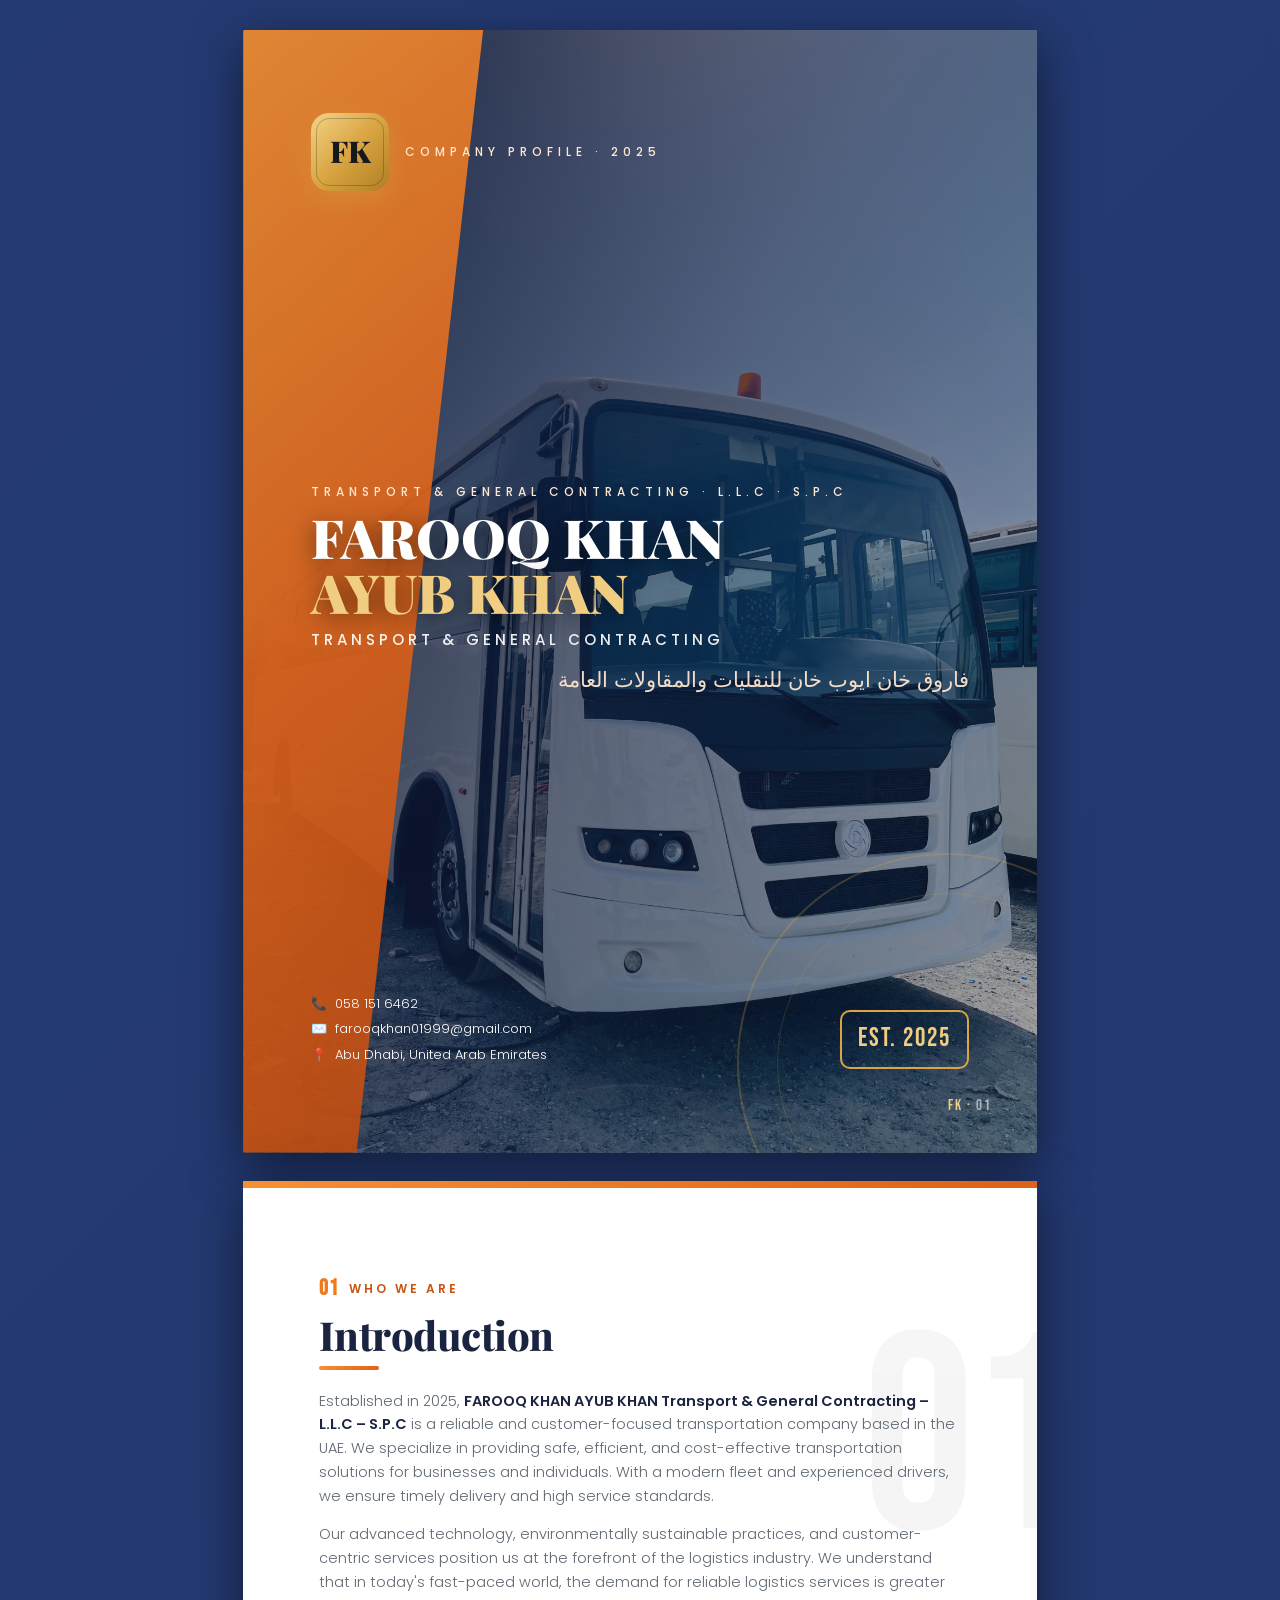
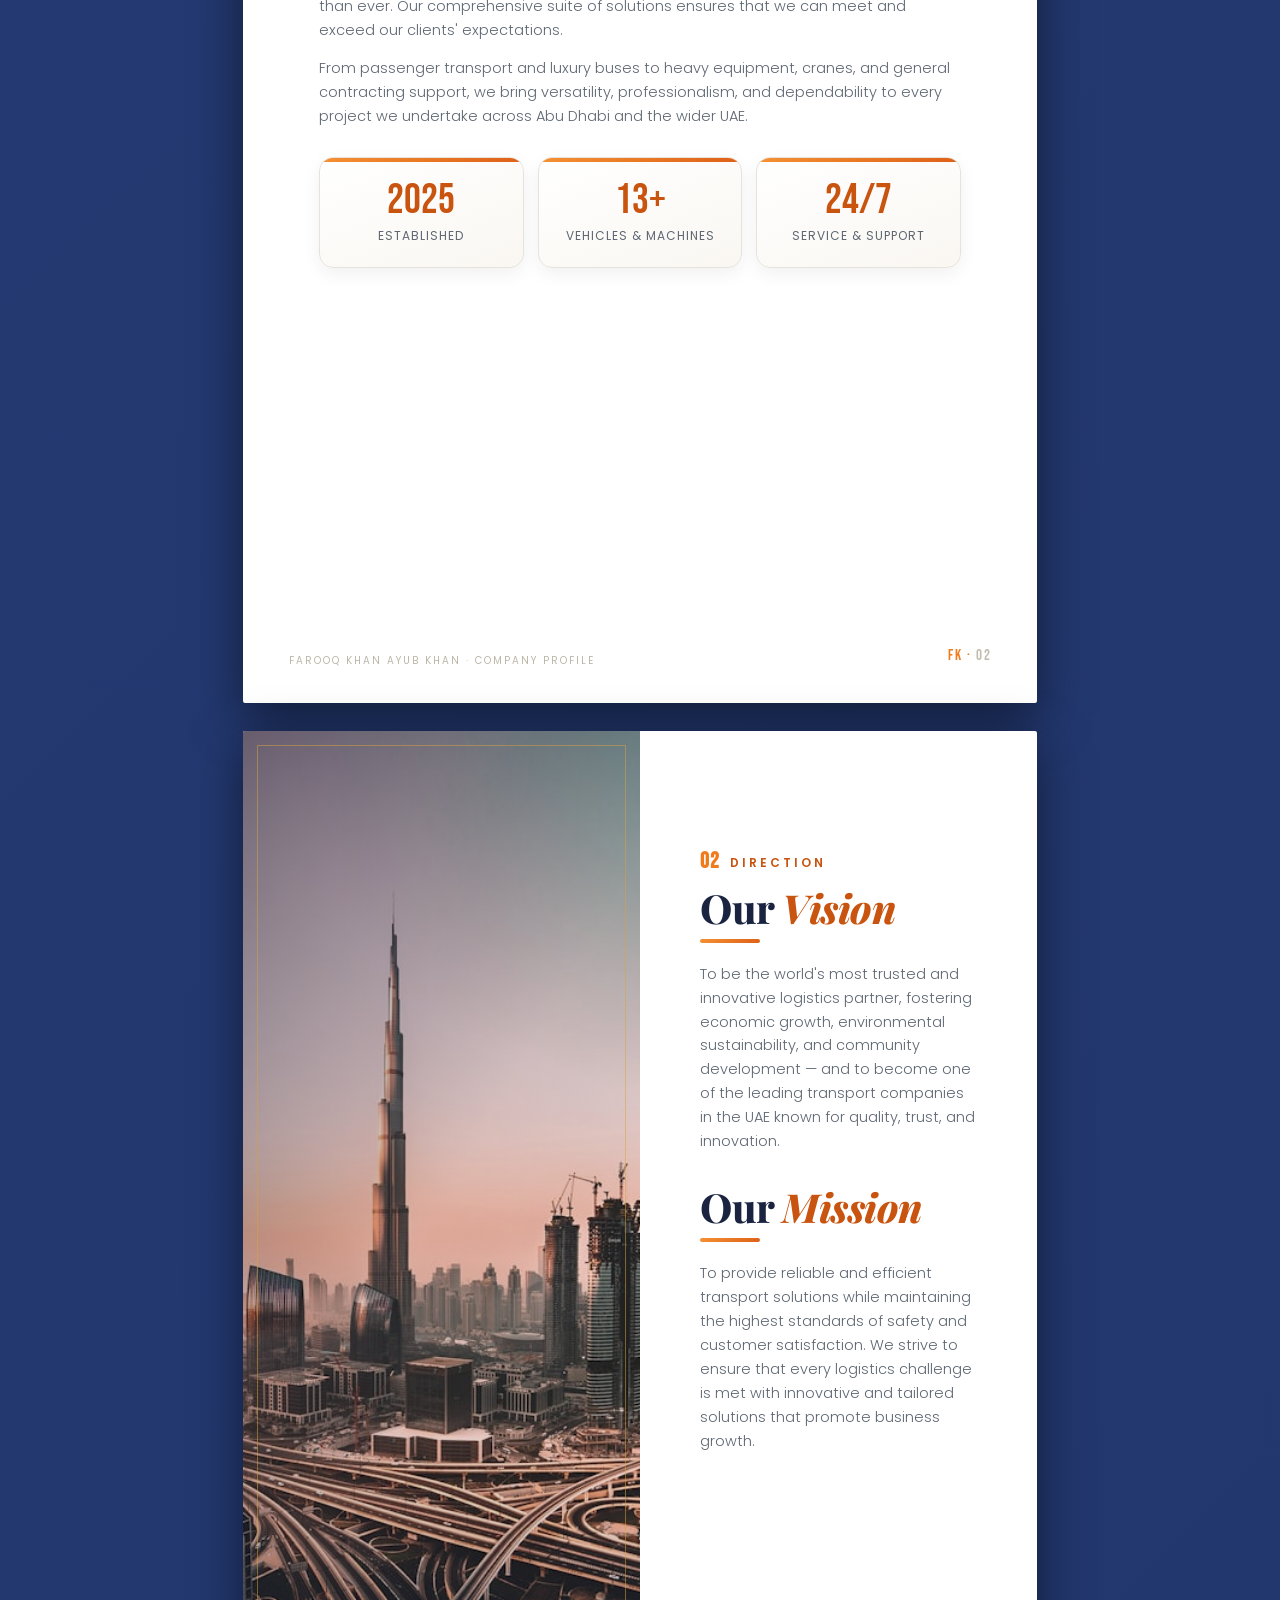
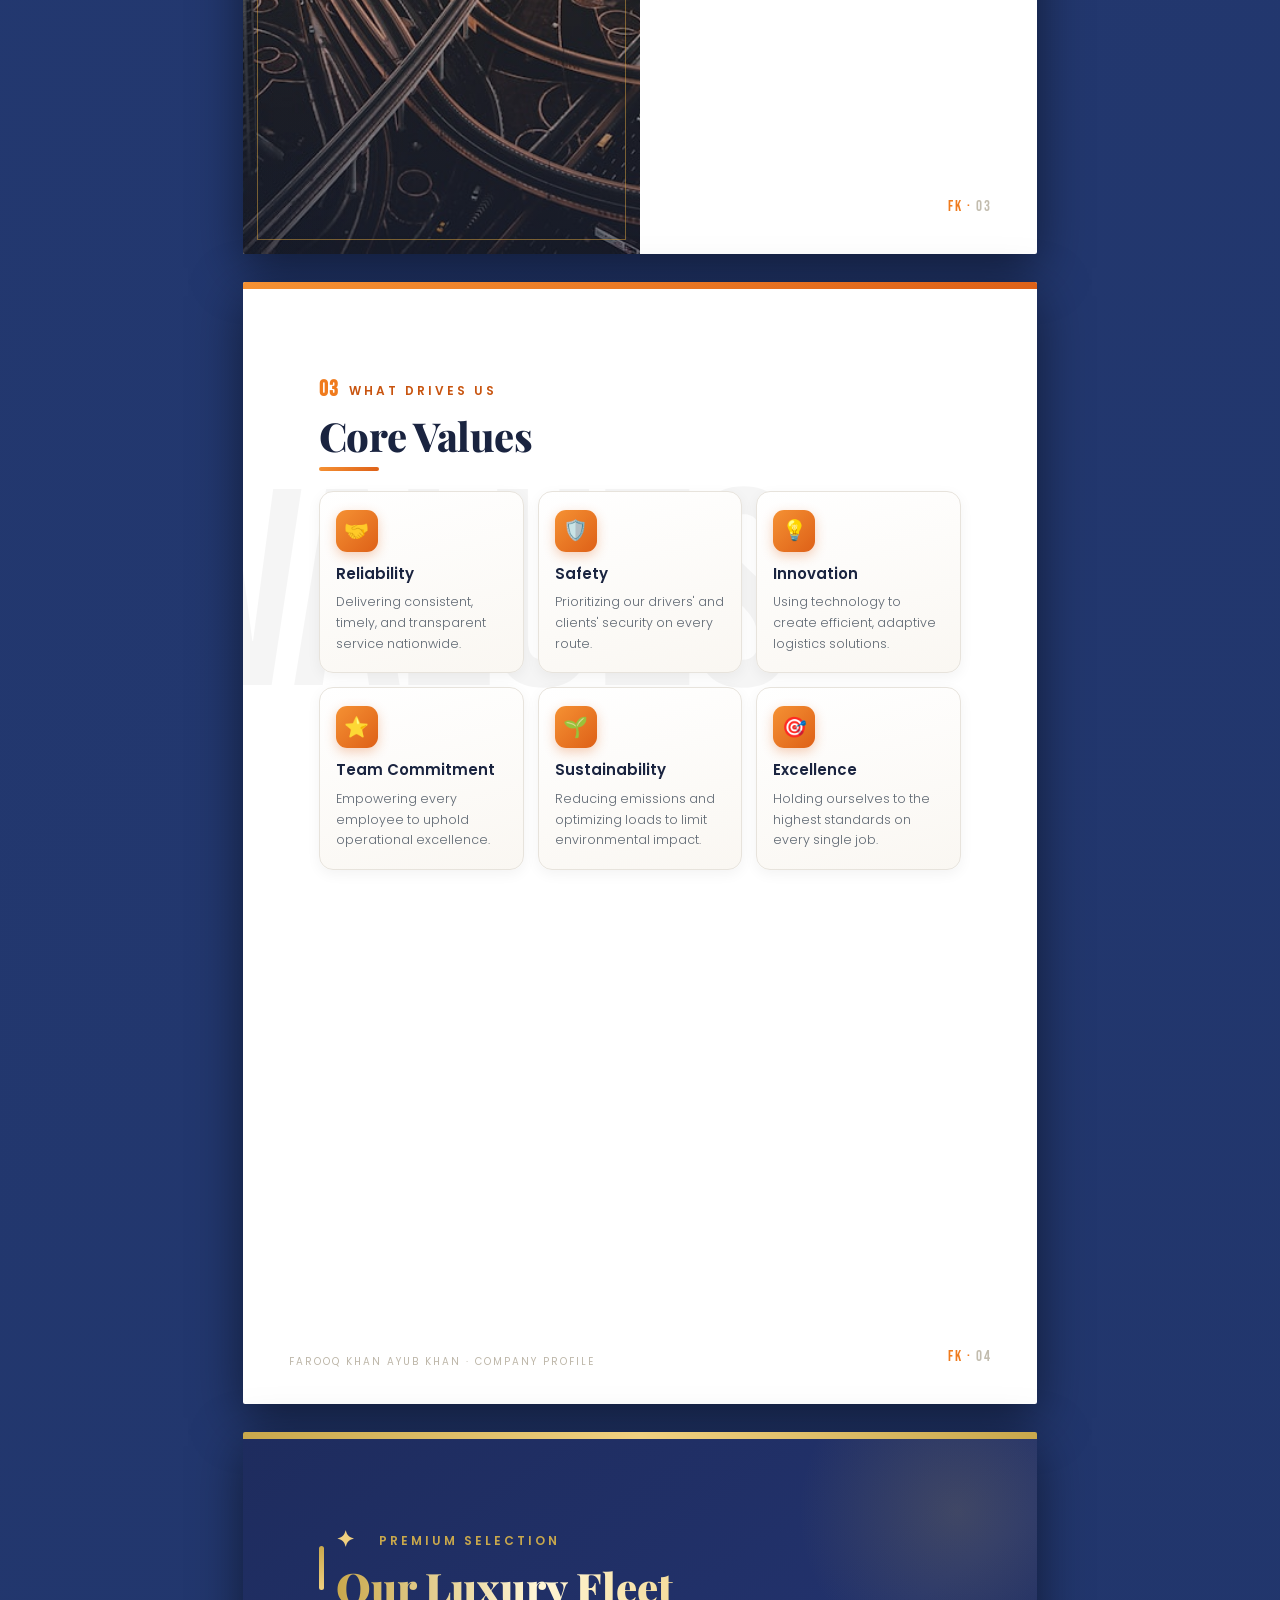
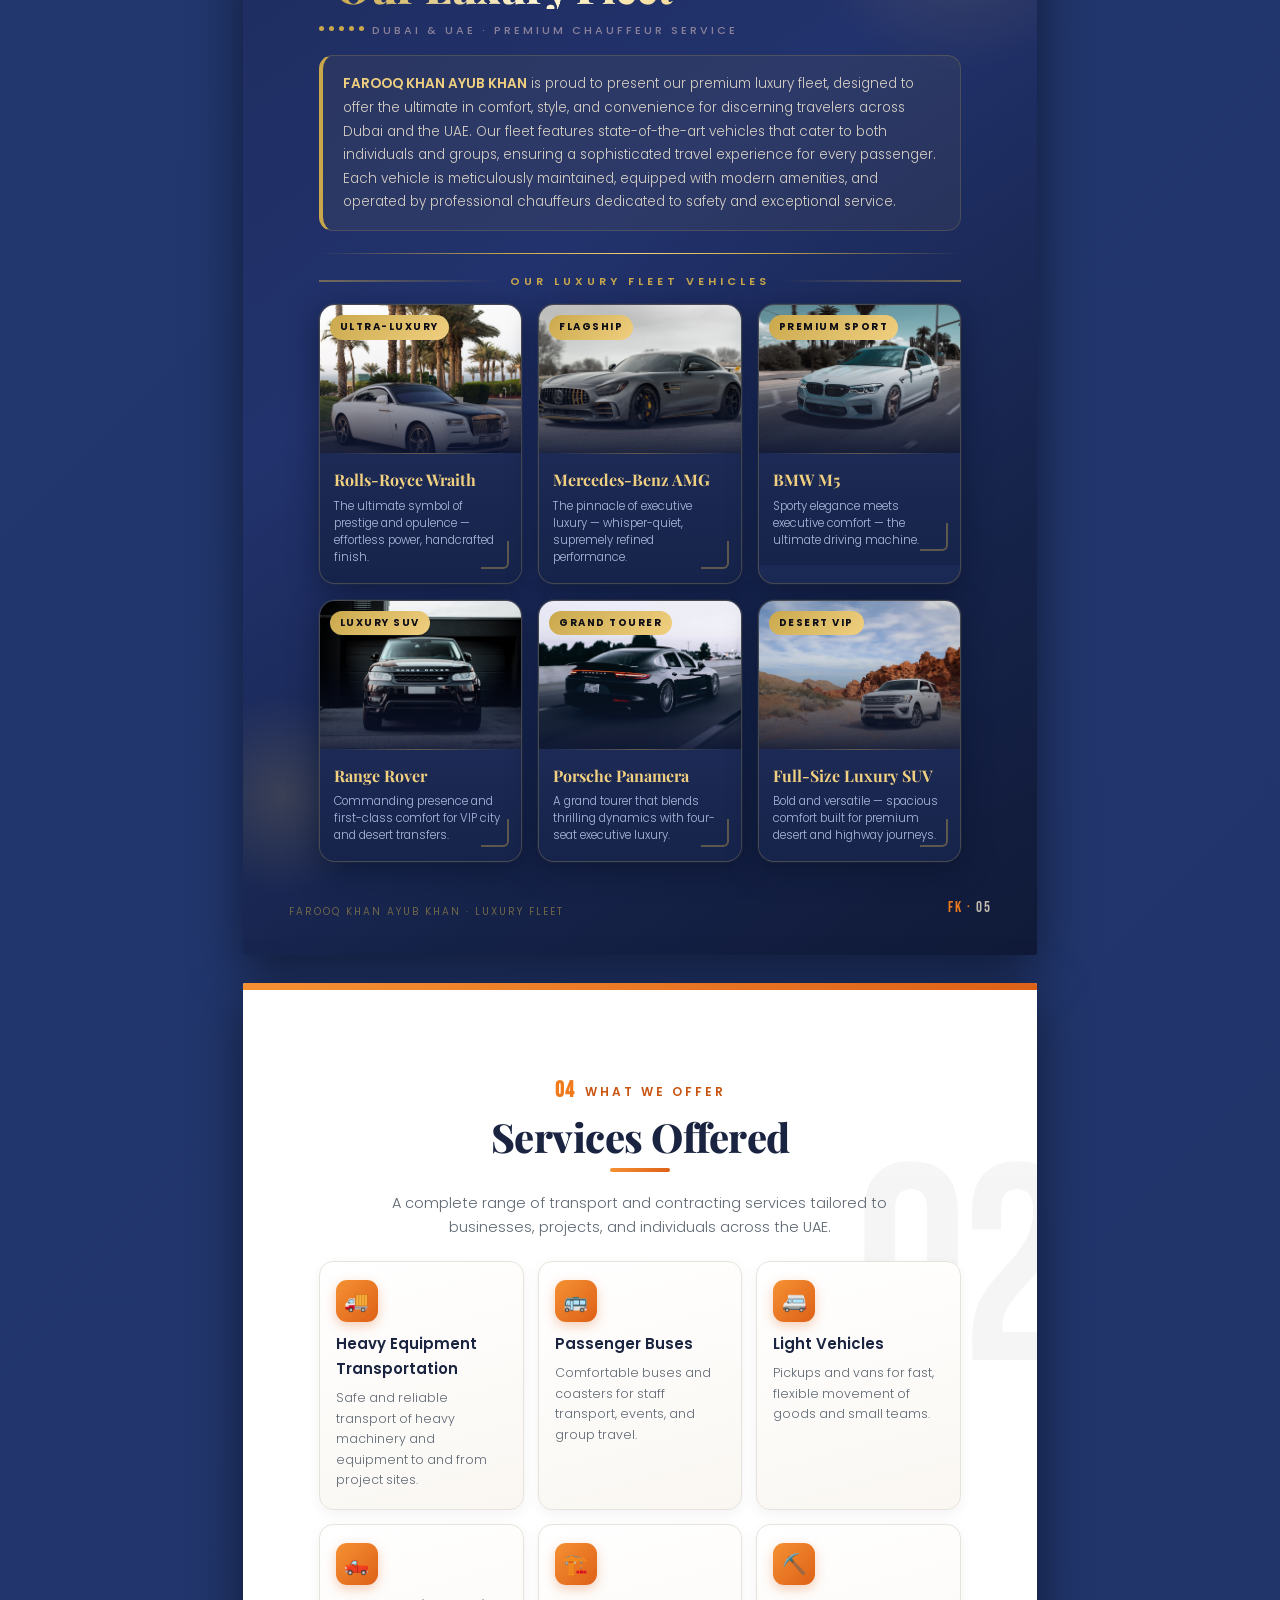
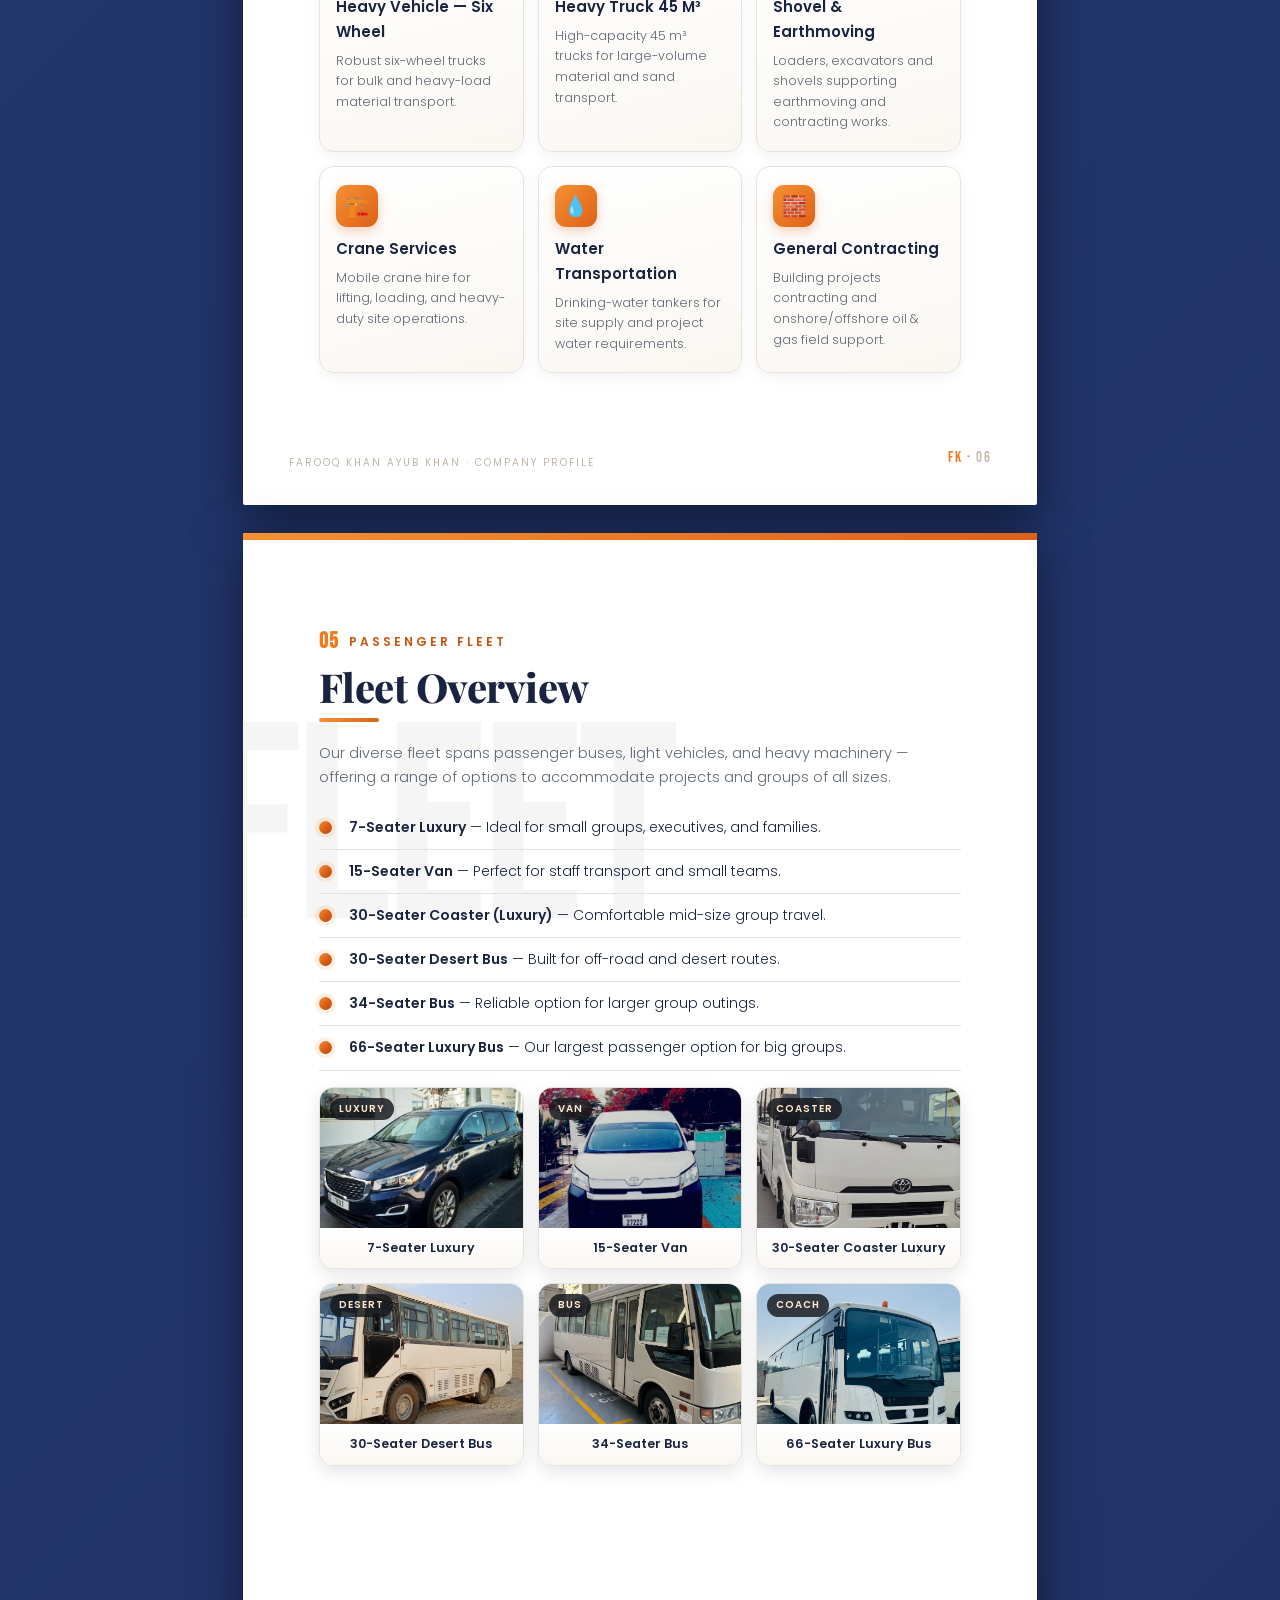
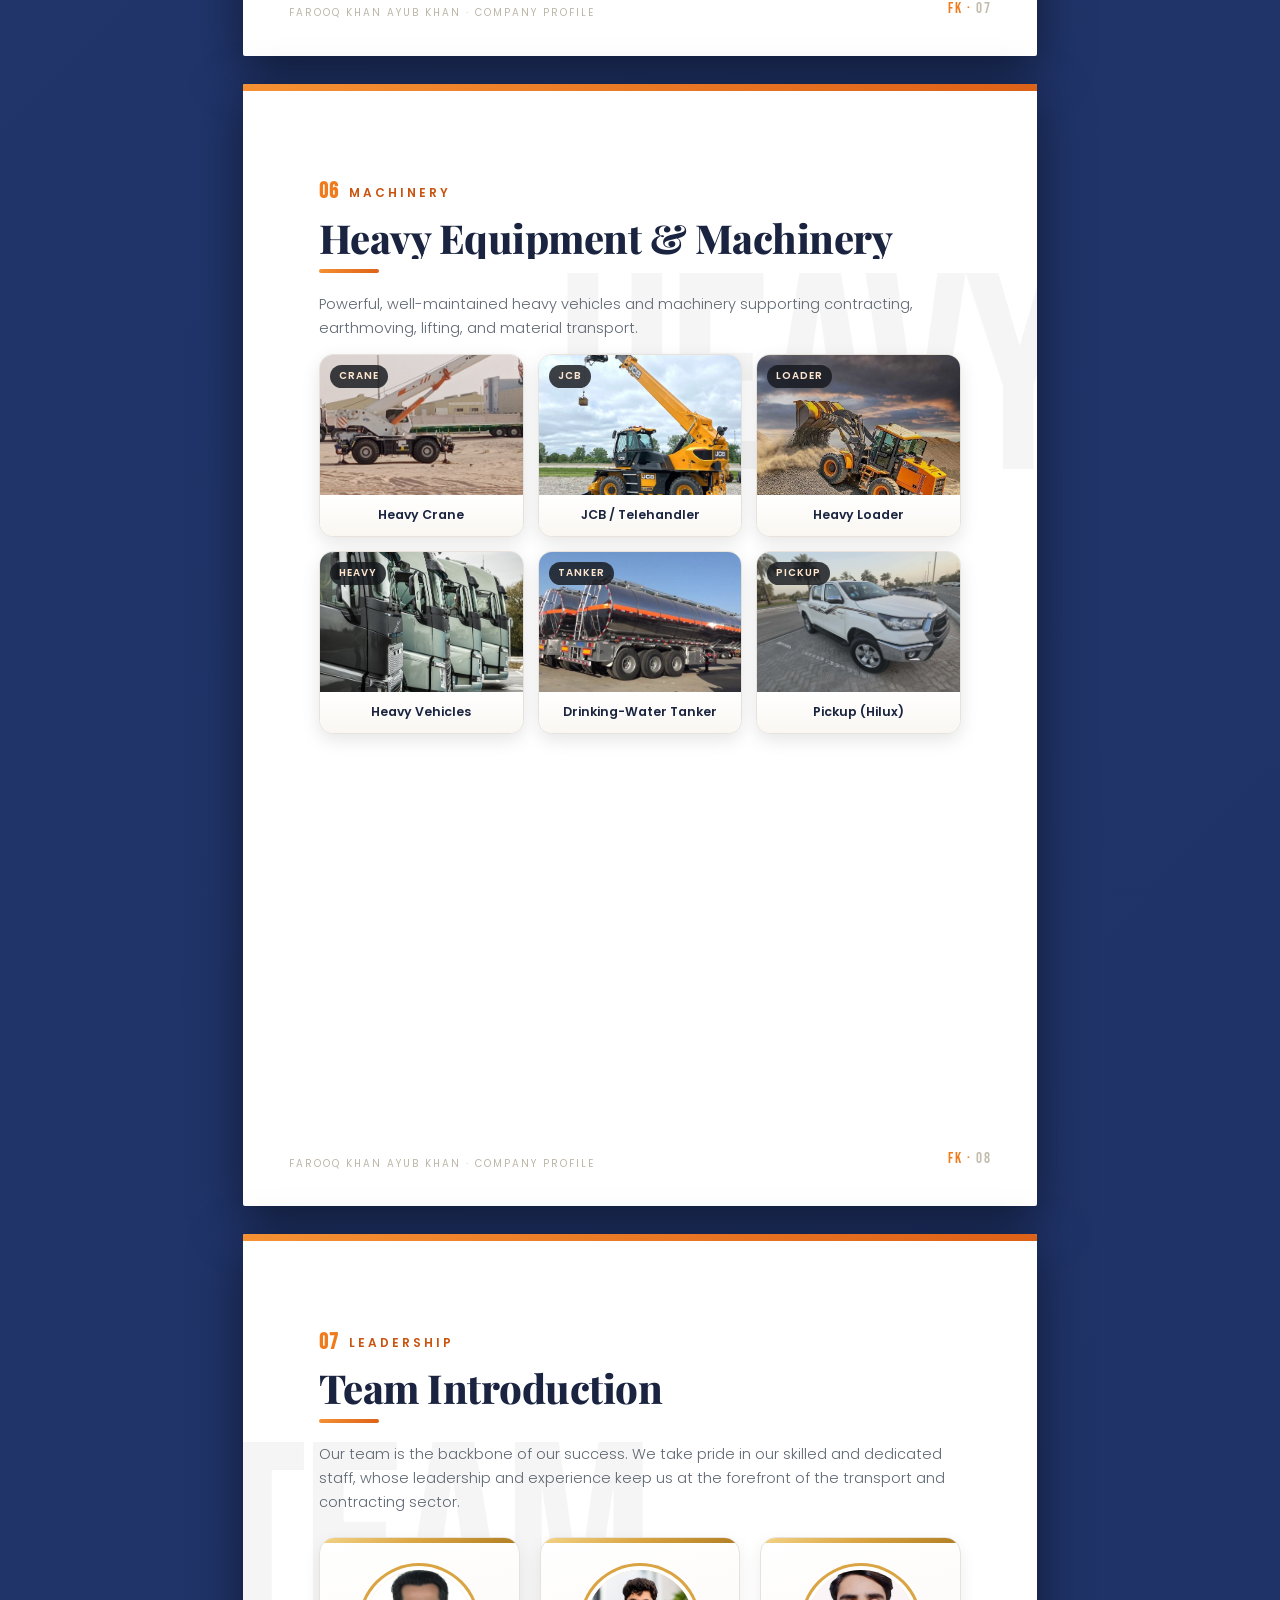
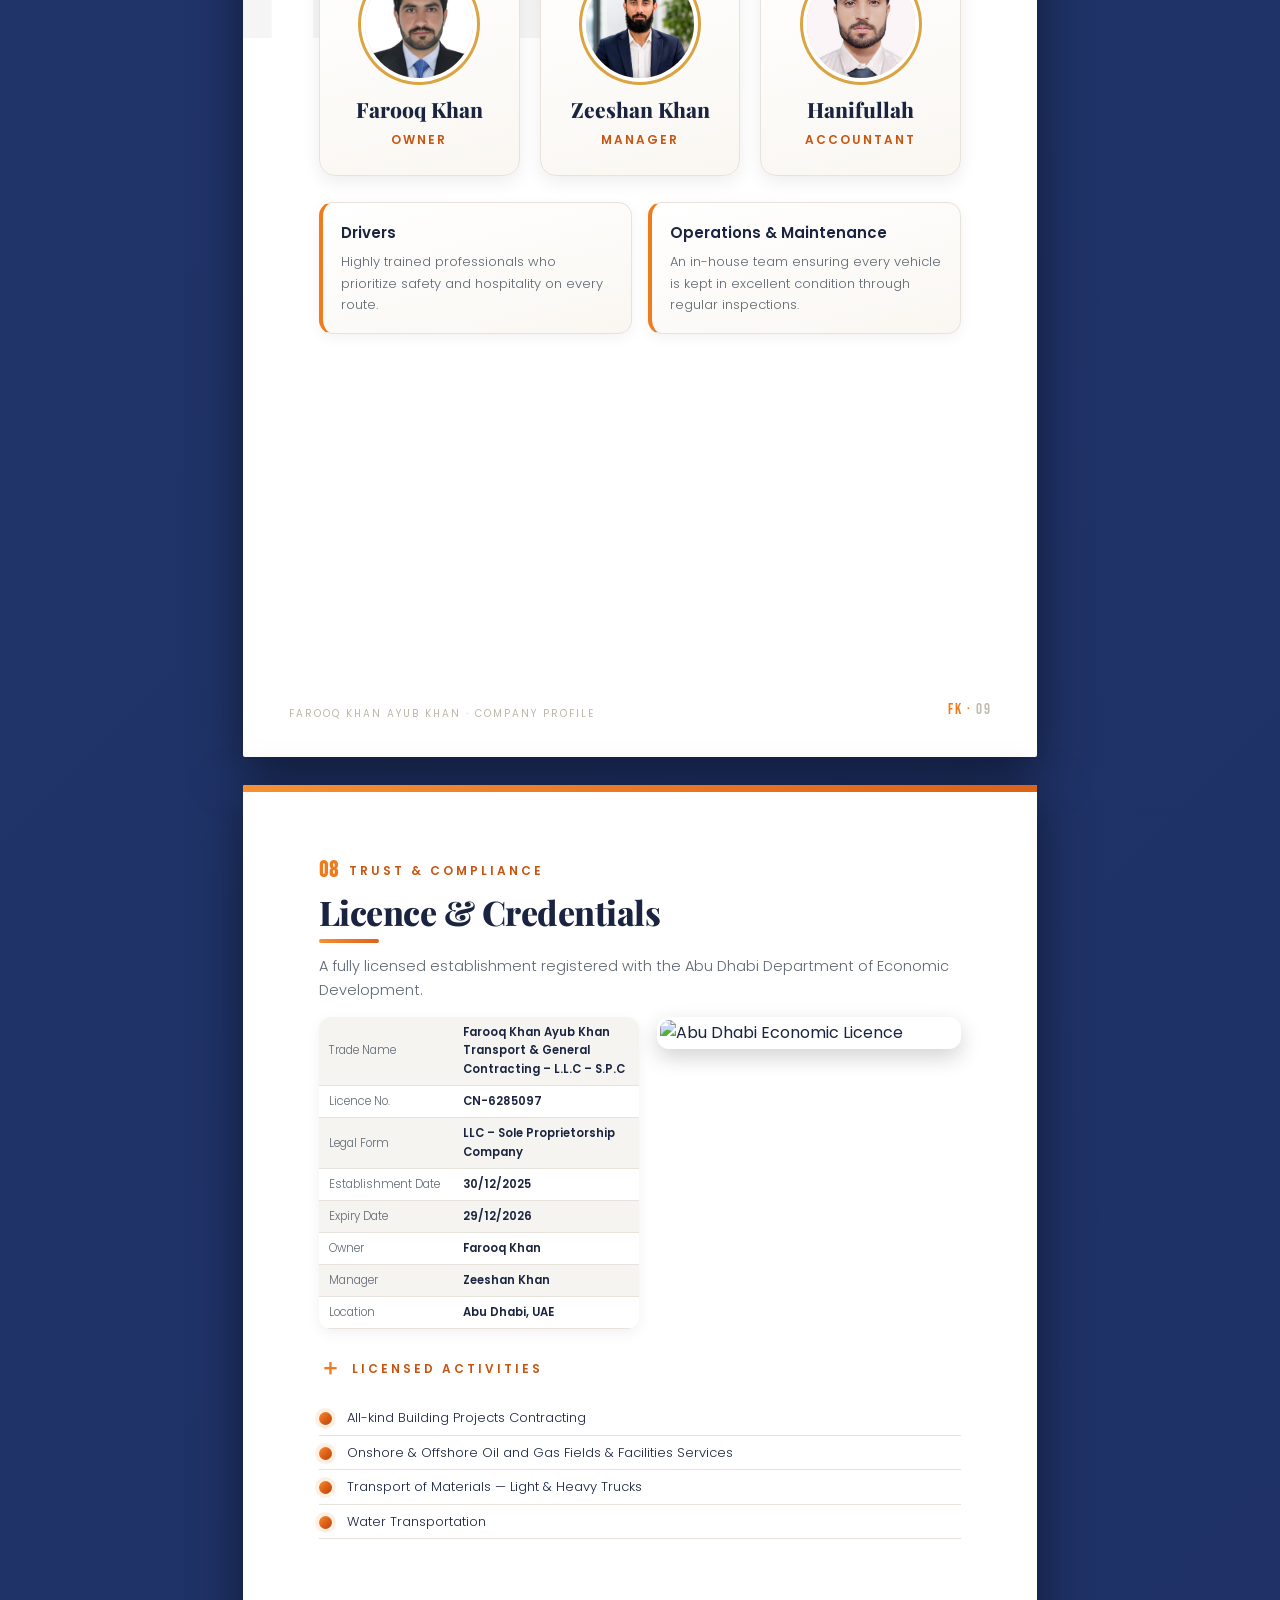
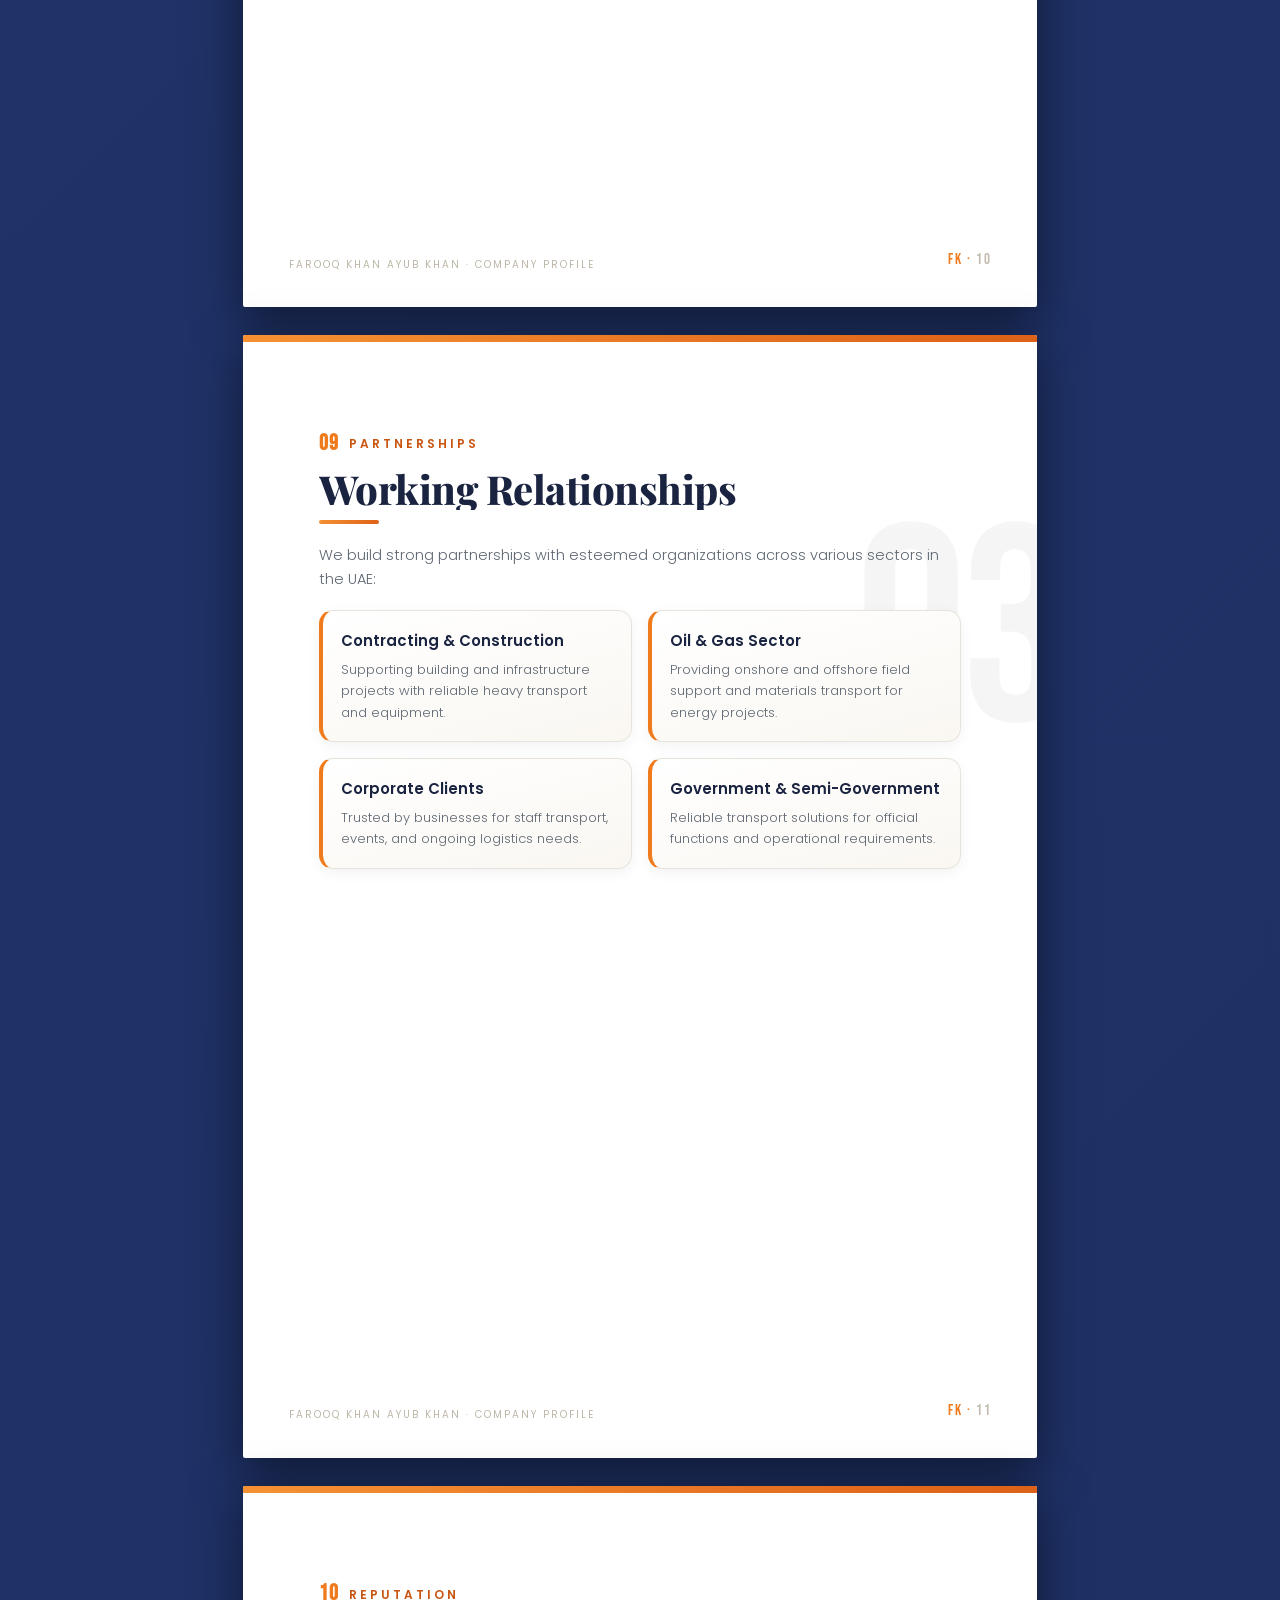
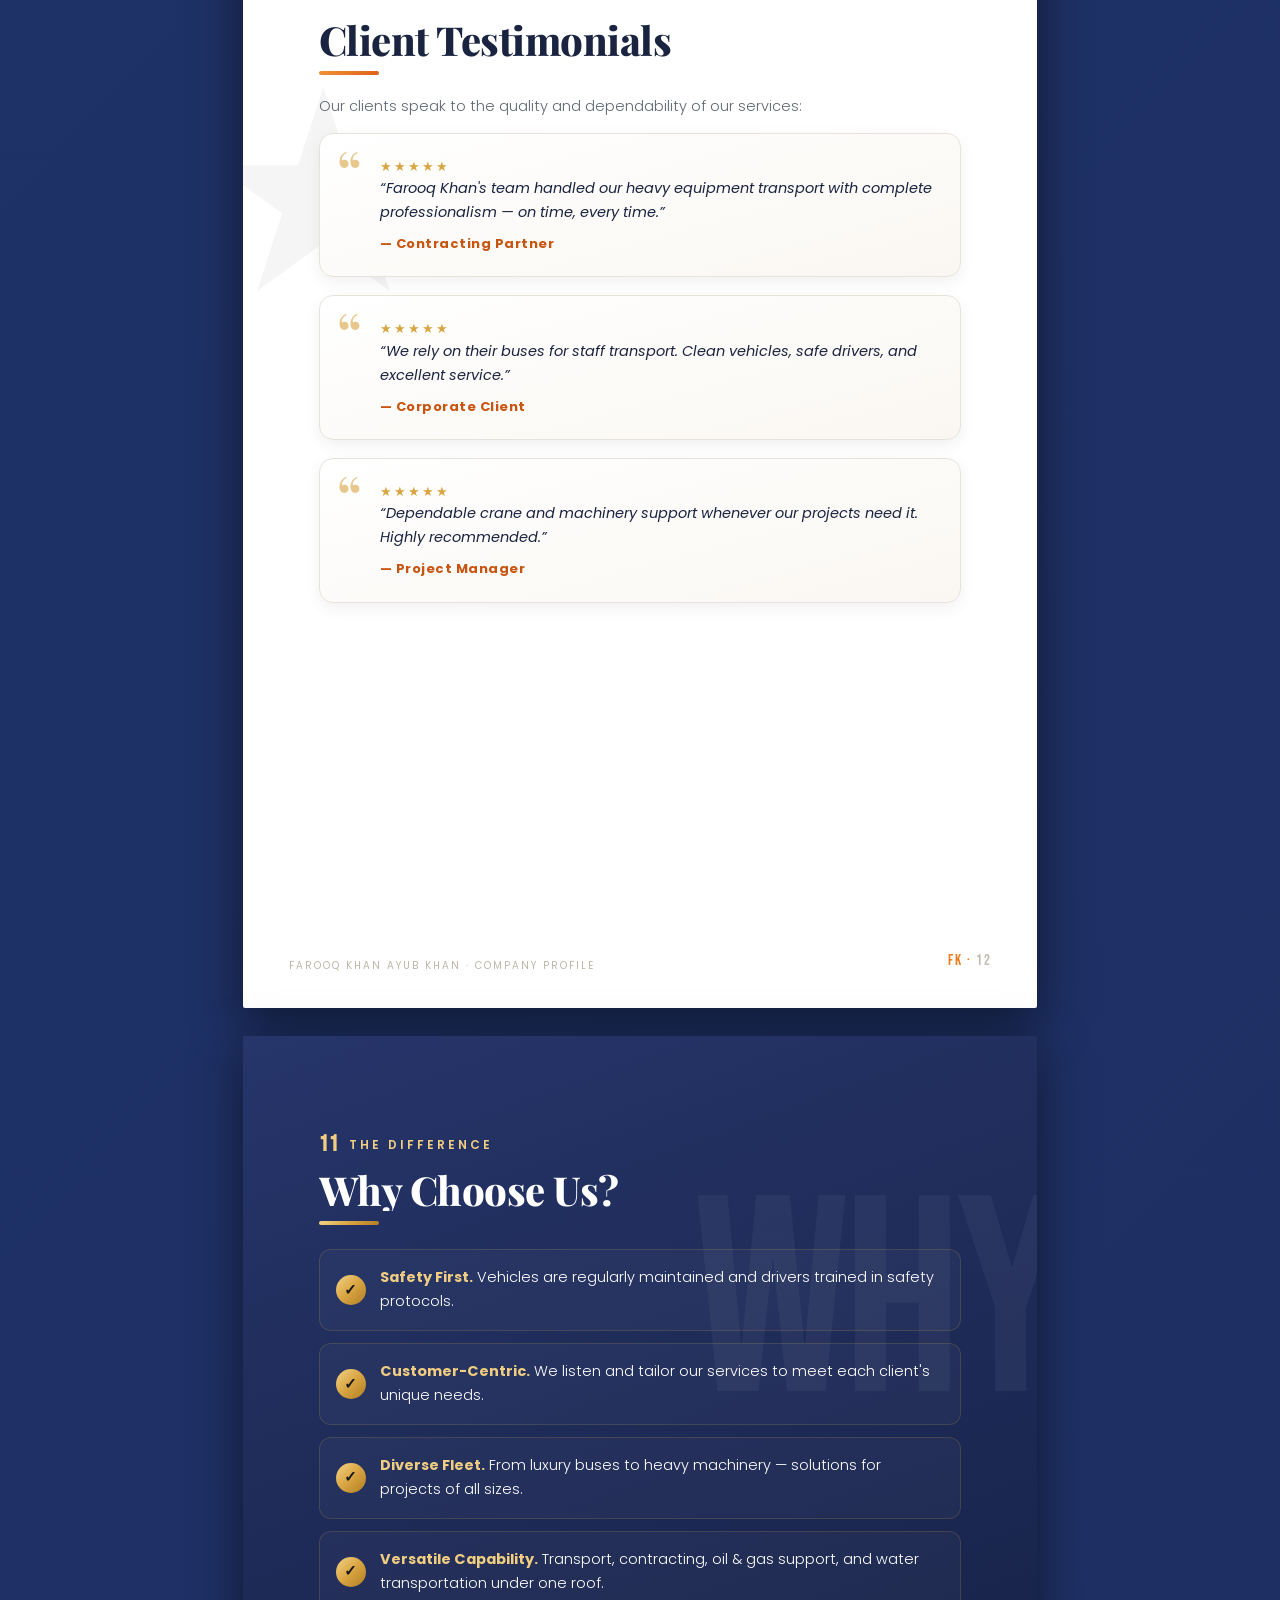
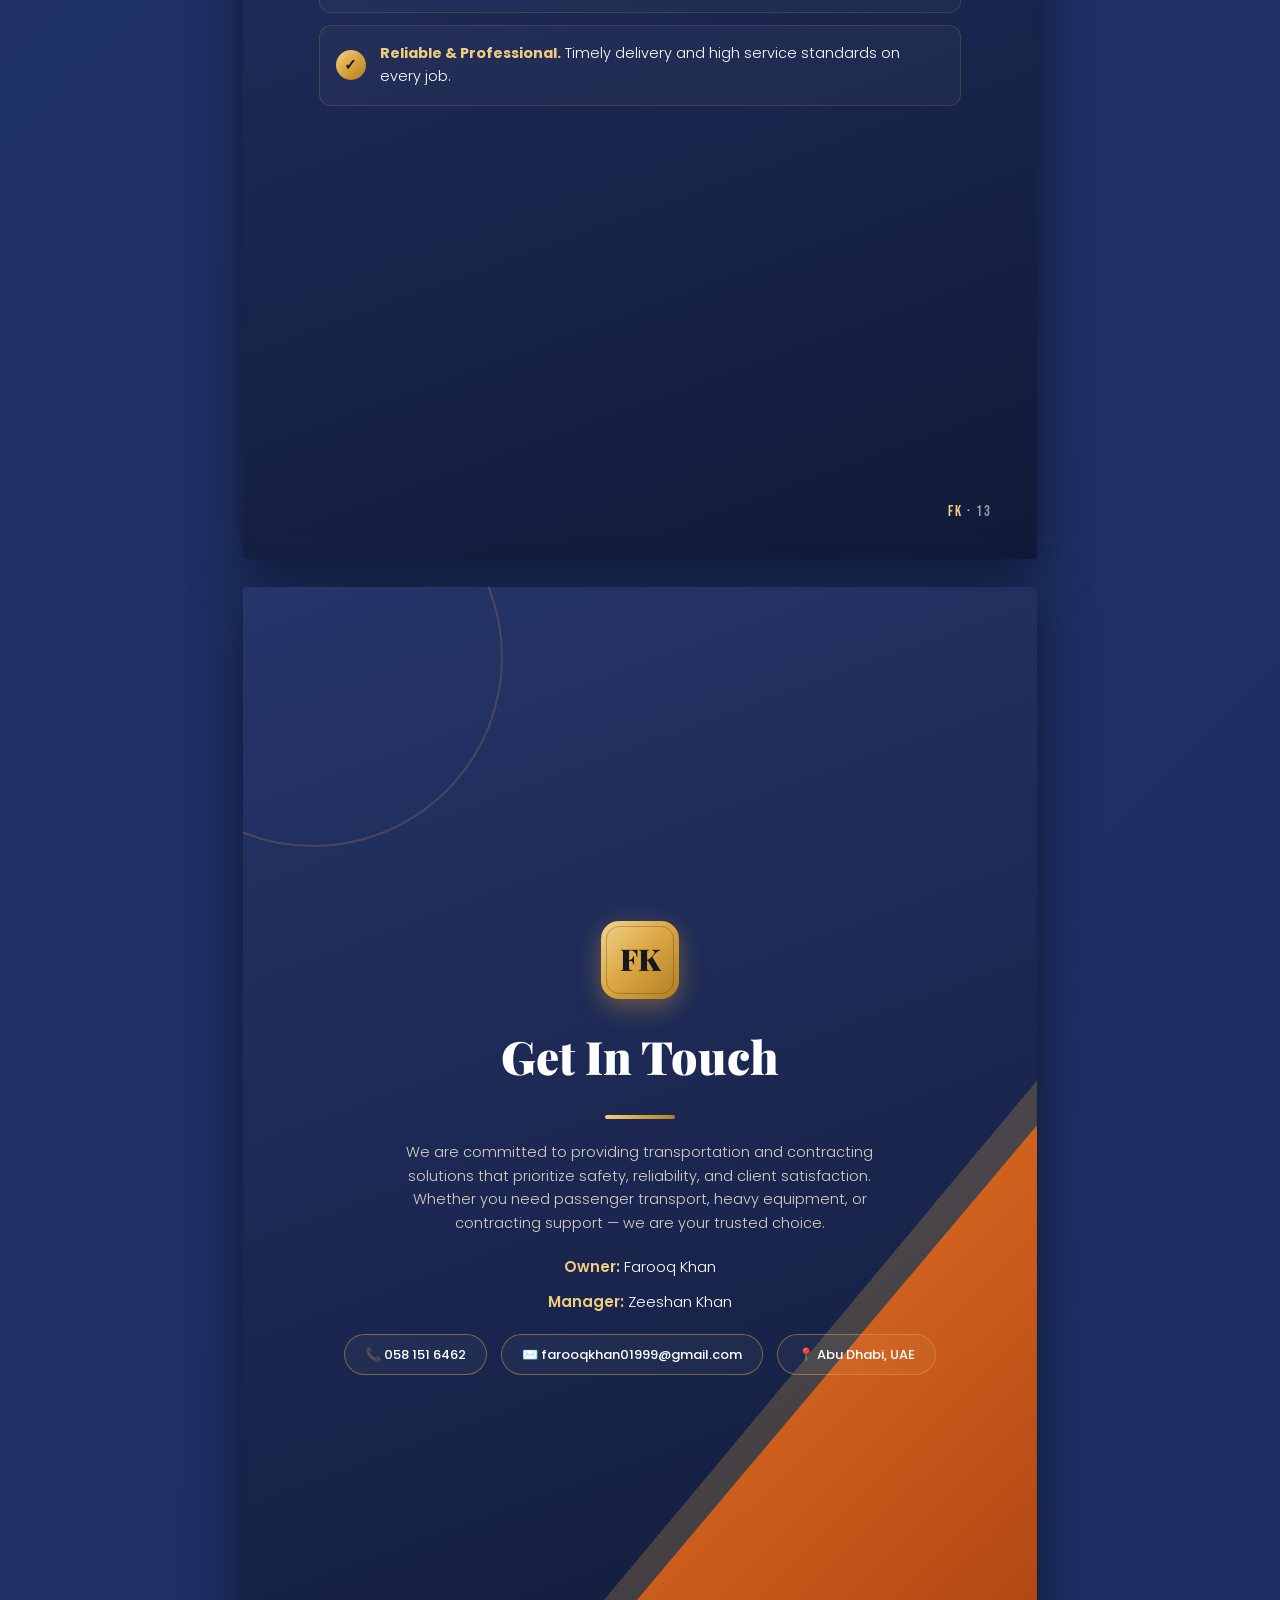
==== Farooq-Khan-Profile.html @ 4ac98465 "Initial commit — Farooq Khan Ayub Khan transport website Co-Authored-By: Claude Opus 4.8 <noreply@an" ====
<!DOCTYPE html>
<html lang="en">
<head>
<meta charset="UTF-8" />
<meta name="viewport" content="width=device-width, initial-scale=1.0" />
<title>Farooq Khan Ayub Khan — Company Profile</title>
<link rel="preconnect" href="https://fonts.googleapis.com">
<link rel="preconnect" href="https://fonts.gstatic.com" crossorigin>
<link href="https://fonts.googleapis.com/css2?family=Bebas+Neue&family=Playfair+Display:wght@600;700;800;900&family=Poppins:wght@300;400;500;600;700;800&display=swap" rel="stylesheet">
<style>
  /* ============ BRAND TOKENS ============ */
  :root{
    --orange:#f07b1d;
    --orange-dark:#c8540f;
    --gold:#d9a441;
    --gold-light:#f0cd80;
    --ink:#1a2440;          /* deep navy ink — not black */
    --charcoal:#22305a;
    --navy:#16234a;
    --navy-deep:#101a38;
    --grey:#5e6772;
    --light:#f6f4f0;
    --line:#e7e3dc;
    --page:210mm;
    --pageH:297mm;
    --grad-warm:linear-gradient(135deg,#f59133 0%,#e0651a 45%,#b8430c 100%);
    --grad-gold:linear-gradient(135deg,#f3d488 0%,#d9a441 50%,#b07e23 100%);
    --grad-dark:linear-gradient(160deg,#26356a 0%,#101a38 100%);
    --grad-navy:linear-gradient(160deg,#22305a 0%,#142150 55%,#101a38 100%);
  }

  *{box-sizing:border-box;}
  html,body{margin:0;padding:0;}
  body{
    font-family:'Poppins',sans-serif;
    background:linear-gradient(135deg,#243a72 0%,#1a2a5c 35%,#1d2461 65%,#101a38 100%);
    background-size:400% 400%;
    animation:bgShift 22s ease infinite;
    color:var(--ink);
    line-height:1.65;
    -webkit-print-color-adjust:exact;
    print-color-adjust:exact;
  }
  @keyframes bgShift{
    0%{background-position:0% 50%;}
    50%{background-position:100% 50%;}
    100%{background-position:0% 50%;}
  }

  /* ============ PAGES ============ */
  .pages{margin-top:30px;padding-bottom:50px;}
  .page{
    width:var(--page);min-height:var(--pageH);
    background:#fff;margin:0 auto 28px;position:relative;
    overflow:hidden;box-shadow:0 14px 50px rgba(0,0,0,.5);
    border-radius:2px;
  }
  .pad{padding:24mm 20mm;position:relative;z-index:2;}

  /* on-screen reveal animation */
  @keyframes rise{from{opacity:0;transform:translateY(26px);}to{opacity:1;transform:none;}}
  .page{animation:rise .6s ease both;}

  /* editable affordance */
  [contenteditable="true"]{outline:none;transition:background .15s,box-shadow .15s;border-radius:4px;}
  body.editing [contenteditable="true"]:hover{background:rgba(240,123,29,.08);}
  body.editing [contenteditable="true"]:focus{background:rgba(240,123,29,.12);box-shadow:0 0 0 2px rgba(240,123,29,.4);}

  /* ============ DECOR HELPERS ============ */
  .watermark{
    position:absolute;font-family:'Bebas Neue',sans-serif;
    font-size:280px;line-height:.8;color:#000;opacity:.035;
    z-index:0;pointer-events:none;user-select:none;letter-spacing:-6px;
  }
  .accent-top{position:absolute;top:0;left:0;width:100%;height:7px;background:var(--grad-warm);z-index:3;}
  .corner-tri{position:absolute;width:0;height:0;z-index:1;}
  .gold-line{height:3px;width:54px;background:var(--grad-gold);border-radius:3px;}

  /* ============ TYPOGRAPHY ============ */
  h1,h2,h3{margin:0;}
  .kicker{
    display:inline-flex;align-items:center;gap:10px;
    font-size:12px;letter-spacing:3px;text-transform:uppercase;color:var(--orange-dark);font-weight:600;margin-bottom:6px;
  }
  .kicker .num{
    font-family:'Bebas Neue',sans-serif;font-size:22px;letter-spacing:1px;color:var(--orange);
  }
  .section-title{
    font-family:'Playfair Display',serif;font-weight:800;
    font-size:40px;line-height:1.05;color:var(--ink);margin-bottom:6px;letter-spacing:-.5px;
  }
  .section-title em{font-style:italic;color:var(--orange-dark);}
  .title-underline{width:60px;height:4px;background:var(--grad-warm);border-radius:3px;margin:10px 0 20px;}
  .lead{color:var(--grey);font-size:14.5px;font-weight:300;}
  .lead b{color:var(--ink);font-weight:600;}
  p{margin:0 0 14px;}

  /* ============ PAGE 1 — COVER ============ */
  .cover{background:var(--grad-dark);color:#fff;}
  .cover .hero{
    position:absolute;inset:0;
    background:linear-gradient(115deg,rgba(13,22,50,.95) 0%,rgba(18,28,62,.6) 50%,rgba(20,33,72,.32) 100%),
      url('assets/66 seater luxury bus.JPG') center/cover no-repeat;
    animation:kenburns 22s ease-in-out infinite alternate;
  }
  @keyframes kenburns{
    from{background-size:auto,108% auto;background-position:center,center;}
    to{background-size:auto,124% auto;background-position:center,40% 60%;}
  }
  .cover .slash{
    position:absolute;top:0;left:0;width:42%;height:100%;
    background:var(--grad-warm);clip-path:polygon(0 0,72% 0,34% 100%,0 100%);opacity:.9;z-index:1;
  }
  .cover .slash-gold{
    position:absolute;top:0;left:0;width:46%;height:100%;
    background:var(--grad-gold);clip-path:polygon(0 0,80% 0,38% 100%,0 100%);opacity:.3;z-index:0;
  }
  .cover .ring{
    position:absolute;right:-120px;bottom:-120px;width:420px;height:420px;border-radius:50%;
    border:2px solid rgba(217,164,65,.25);z-index:1;
  }
  .cover .ring::after{content:"";position:absolute;inset:38px;border-radius:50%;border:1px solid rgba(217,164,65,.18);}
  .cover-inner{position:relative;z-index:3;height:var(--pageH);display:flex;flex-direction:column;justify-content:space-between;padding:22mm 18mm;}
  .cover .eyebrow{font-size:12px;letter-spacing:5px;text-transform:uppercase;color:#ffe6cf;font-weight:500;}
  .cover .title{
    font-family:'Playfair Display',serif;font-size:54px;line-height:1.02;font-weight:900;margin:8px 0;
    text-shadow:0 4px 24px rgba(0,0,0,.55);
  }
  .cover .title span{
    display:block;color:var(--gold-light);text-shadow:0 4px 24px rgba(0,0,0,.6);
  }
  .cover .subtitle{font-size:15px;letter-spacing:4px;text-transform:uppercase;color:#fff;opacity:.92;margin-top:6px;font-weight:500;}
  .cover .ar{font-family:'Poppins';font-size:21px;direction:rtl;margin-top:10px;color:#ffe6cf;opacity:.95;}
  .cover .foot{display:flex;justify-content:space-between;align-items:flex-end;font-size:13px;font-weight:300;}
  .cover .foot .row{display:flex;align-items:center;gap:9px;margin:4px 0;}
  .cover .badge-est{
    font-family:'Bebas Neue',sans-serif;font-size:26px;letter-spacing:2px;
    border:2px solid var(--gold);border-radius:10px;padding:6px 16px;color:var(--gold-light);
  }

  /* gold monogram */
  .mono{
    width:78px;height:78px;border-radius:18px;background:var(--grad-gold);
    display:flex;align-items:center;justify-content:center;
    font-family:'Playfair Display',serif;font-weight:900;font-size:30px;color:#15181d;
    box-shadow:0 8px 26px rgba(217,164,65,.4);position:relative;
  }
  .mono::after{content:"";position:absolute;inset:5px;border:1.5px solid rgba(21,24,29,.25);border-radius:13px;}

  /* ============ SPLIT LAYOUTS ============ */
  .split{display:flex;align-items:stretch;min-height:var(--pageH);}
  .split .imgcol{flex:1 1 50%;position:relative;overflow:hidden;background:var(--navy);}
  .split .imgcol img{display:block;width:100%;height:100%;object-fit:cover;animation:slowZoom 20s ease-in-out infinite alternate;}
  @keyframes slowZoom{from{transform:scale(1);}to{transform:scale(1.12);}}
  .split .imgcol::after{content:"";position:absolute;inset:0;
    background:linear-gradient(120deg,rgba(13,22,50,.55) 0%,rgba(13,22,50,.12) 45%,transparent 75%),
      linear-gradient(0deg,rgba(13,22,50,.45),transparent 40%);z-index:1;}
  /* gold framing accent on split image */
  .split .imgcol::before{content:"";position:absolute;inset:14px;border:1px solid rgba(217,164,65,.5);z-index:2;pointer-events:none;}
  .split .txtcol{flex:1 1 50%;padding:30mm 16mm;position:relative;z-index:2;}

  /* ============ STAT CARDS (glass) ============ */
  .stats{display:grid;grid-template-columns:repeat(3,1fr);gap:14px;margin-top:28px;}
  .stat{
    text-align:center;padding:22px 14px;border-radius:14px;position:relative;overflow:hidden;
    background:linear-gradient(160deg,#fff,#faf7f2);border:1px solid var(--line);
    box-shadow:0 6px 18px rgba(0,0,0,.06);
  }
  .stat::before{content:"";position:absolute;top:0;left:0;width:100%;height:4px;background:var(--grad-warm);}
  .stat .big{font-family:'Bebas Neue',sans-serif;font-size:42px;line-height:1;color:var(--orange-dark);}
  .stat .lbl{font-size:12px;color:var(--grey);text-transform:uppercase;letter-spacing:1px;margin-top:4px;}

  /* ============ SERVICES GRID ============ */
  .svc-grid{display:grid;grid-template-columns:1fr 1fr 1fr;gap:14px;margin-top:8px;}
  .svc{
    padding:18px 16px;border-radius:14px;background:linear-gradient(165deg,#fff,#faf7f2);
    border:1px solid var(--line);position:relative;transition:.2s;
    box-shadow:0 4px 14px rgba(0,0,0,.05);
  }
  body:not(.editing) .svc:hover{transform:translateY(-4px);box-shadow:0 12px 26px rgba(0,0,0,.12);border-color:var(--gold);}
  .svc .ico{
    width:42px;height:42px;border-radius:11px;background:var(--grad-warm);
    display:flex;align-items:center;justify-content:center;font-size:20px;margin-bottom:10px;
    box-shadow:0 4px 12px rgba(224,101,26,.3);
  }
  .svc h3{font-size:15px;color:var(--ink);margin-bottom:6px;font-weight:600;}
  .svc p{font-size:12.5px;color:var(--grey);margin:0;font-weight:300;}

  /* ============ FLEET ============ */
  .fleet-list{list-style:none;padding:0;margin:16px 0;}
  .fleet-list li{padding:10px 0 10px 30px;border-bottom:1px solid var(--line);position:relative;font-size:14px;font-weight:300;}
  .fleet-list li::before{content:"";position:absolute;left:0;top:15px;width:13px;height:13px;border-radius:50%;background:var(--grad-warm);box-shadow:0 0 0 4px rgba(240,123,29,.12);}
  .fleet-list li b{color:var(--ink);font-weight:600;}

  .gallery{display:grid;grid-template-columns:repeat(3,1fr);gap:14px;margin-top:8px;}
  .card{
    border-radius:14px;overflow:hidden;background:#fff;position:relative;
    box-shadow:0 6px 18px rgba(0,0,0,.1);transition:.22s;border:1px solid var(--line);
  }
  body:not(.editing) .card:hover{transform:translateY(-5px) scale(1.01);box-shadow:0 16px 34px rgba(0,0,0,.2);}
  .card .imgwrap{height:140px;background:#eee center/cover no-repeat;}
  .card .cap{
    padding:10px;font-size:12.5px;font-weight:600;text-align:center;color:var(--ink);
    background:linear-gradient(180deg,#fff,#faf7f2);
  }
  .card .tag{
    position:absolute;top:10px;left:10px;background:rgba(21,24,29,.82);color:#ffe6cf;
    font-size:10px;letter-spacing:1px;text-transform:uppercase;padding:3px 9px;border-radius:20px;font-weight:600;
  }

  /* ============ TEAM ============ */
  .team-grid{display:grid;grid-template-columns:repeat(3,1fr);gap:20px;margin-top:22px;}
  .member{
    text-align:center;padding:26px 18px;border-radius:16px;
    background:linear-gradient(165deg,#fff,#faf7f2);border:1px solid var(--line);
    box-shadow:0 6px 18px rgba(0,0,0,.07);position:relative;overflow:hidden;
  }
  .member::before{content:"";position:absolute;top:0;left:0;width:100%;height:5px;background:var(--grad-gold);}
  .member .photo{
    width:108px;height:108px;border-radius:50%;margin:6px auto 14px;
    background:var(--grad-dark) center/cover no-repeat;
    display:flex;align-items:center;justify-content:center;
    font-family:'Playfair Display',serif;font-size:38px;color:var(--gold-light);font-weight:800;
    box-shadow:0 0 0 4px #fff,0 0 0 7px var(--gold);
  }
  .member .name{font-family:'Playfair Display',serif;font-size:21px;font-weight:800;}
  .member .role{font-size:12px;color:var(--orange-dark);text-transform:uppercase;letter-spacing:2px;margin-top:3px;font-weight:600;}

  /* ============ RELATIONSHIPS ============ */
  .rel-grid{display:grid;grid-template-columns:1fr 1fr;gap:16px;margin-top:18px;}
  .rel-card{
    padding:18px;border-radius:14px;background:linear-gradient(165deg,#fff,#faf7f2);
    border:1px solid var(--line);border-left:4px solid var(--orange);box-shadow:0 4px 14px rgba(0,0,0,.05);
  }
  .rel-card h3{font-size:15px;color:var(--ink);margin-bottom:5px;font-weight:600;}
  .rel-card p{font-size:13px;color:var(--grey);margin:0;font-weight:300;}

  /* ============ WHY ============ */
  .why{background:var(--grad-dark);color:#fff;}
  .why .watermark{color:#fff;opacity:.045;}
  .why .section-title{color:#fff;}
  .why .kicker{color:var(--gold-light);}
  .why .kicker .num{color:var(--gold-light);}
  .why ul{list-style:none;padding:0;margin:24px 0 0;}
  .why li{
    padding:16px 18px 16px 60px;position:relative;font-size:14.5px;font-weight:300;
    border:1px solid rgba(217,164,65,.18);border-radius:12px;margin-bottom:12px;
    background:rgba(255,255,255,.03);
  }
  .why li::before{
    content:"✓";position:absolute;left:16px;top:50%;transform:translateY(-50%);
    width:30px;height:30px;background:var(--grad-gold);color:#15181d;
    border-radius:50%;display:flex;align-items:center;justify-content:center;font-weight:800;font-size:15px;
  }
  .why li b{font-weight:700;color:var(--gold-light);}

  /* ============ LICENCE ============ */
  .lic-grid{display:grid;grid-template-columns:1.05fr 1fr;gap:22px;align-items:start;margin-top:6px;}
  .lic-table{width:100%;border-collapse:collapse;font-size:13px;border-radius:12px;overflow:hidden;box-shadow:0 4px 14px rgba(0,0,0,.06);}
  .lic-table tr:nth-child(odd){background:var(--light);}
  .lic-table td{padding:9px 12px;border-bottom:1px solid var(--line);}
  .lic-table td:first-child{color:var(--grey);width:42%;font-weight:300;}
  .lic-table td:last-child{font-weight:600;}
  .lic-img{width:100%;max-height:158mm;object-fit:contain;border-radius:12px;box-shadow:0 8px 22px rgba(0,0,0,.18);border:3px solid #fff;background:#fff;}
  /* keep the whole licence page on a single A4 sheet */
  .lic-page .pad{padding:18mm 20mm 14mm;}
  .lic-page .section-title{font-size:34px;}
  .lic-page .title-underline{margin:8px 0 12px;}
  .lic-page .lic-grid{gap:18px;margin-top:4px;}
  .lic-page .lic-table{font-size:11.5px;}
  .lic-page .lic-table td{padding:6px 10px;}
  .lic-page .fleet-list{margin:8px 0 0;}
  .lic-page .fleet-list li{padding:6px 0 6px 28px;font-size:13px;}
  .lic-page .fleet-list li::before{top:11px;}

  /* ============ TESTIMONIALS ============ */
  .quote{
    position:relative;padding:22px 24px 22px 60px;margin:0 0 18px;border-radius:14px;
    background:linear-gradient(165deg,#fff,#faf7f2);border:1px solid var(--line);
    box-shadow:0 5px 16px rgba(0,0,0,.06);
  }
  .quote::before{
    content:"\201C";position:absolute;left:16px;top:6px;
    font-family:'Playfair Display',serif;font-size:64px;line-height:1;color:var(--gold);opacity:.6;
  }
  .quote p{font-style:italic;color:var(--ink);margin:0 0 8px;font-size:14.5px;font-weight:400;}
  .quote .by{font-size:13px;color:var(--orange-dark);font-weight:700;letter-spacing:.5px;}
  .quote .stars{color:var(--gold);font-size:13px;letter-spacing:2px;}

  /* ============ CONTACT ============ */
  .contact{background:var(--grad-dark);color:#fff;}
  .contact .slashb{position:absolute;bottom:0;right:0;width:62%;height:52%;background:var(--grad-warm);clip-path:polygon(100% 0,100% 100%,0 100%);opacity:.9;}
  .contact .slashb-gold{position:absolute;bottom:0;right:0;width:66%;height:56%;background:var(--grad-gold);clip-path:polygon(100% 0,100% 100%,0 100%);opacity:.25;}
  .contact .ring{position:absolute;left:-120px;top:-120px;width:380px;height:380px;border-radius:50%;border:2px solid rgba(217,164,65,.2);}
  .contact .inner{position:relative;z-index:2;height:var(--pageH);display:flex;flex-direction:column;justify-content:center;align-items:center;text-align:center;padding:0 18mm;}
  .contact h2{font-family:'Playfair Display',serif;font-size:46px;font-weight:900;margin-bottom:4px;}
  .contact .divider{width:70px;height:4px;background:var(--grad-gold);margin:16px 0 22px;border-radius:3px;}
  .contact .crow{font-size:15px;margin:5px 0;font-weight:300;}
  .contact .crow b{color:var(--gold-light);font-weight:600;}
  .contact .cbtns{display:flex;gap:14px;margin-top:14px;flex-wrap:wrap;justify-content:center;}
  .contact .cbtn{
    border:1.5px solid rgba(217,164,65,.5);border-radius:30px;padding:9px 20px;font-size:13px;font-weight:500;color:#fff;
    display:flex;align-items:center;gap:8px;background:rgba(255,255,255,.04);
  }

  /* page number */
  .pageno{
    position:absolute;bottom:9mm;right:12mm;font-family:'Bebas Neue',sans-serif;
    font-size:15px;letter-spacing:2px;color:#c2bcae;z-index:5;
  }
  .pageno::before{content:"FK · ";color:var(--orange);}
  .cover .pageno,.contact .pageno,.why .pageno{color:rgba(255,255,255,.55);}
  .cover .pageno::before,.contact .pageno::before,.why .pageno::before{color:var(--gold-light);}

  /* footer brand strip on content pages */
  .footstrip{position:absolute;bottom:9mm;left:12mm;font-size:10px;letter-spacing:2px;text-transform:uppercase;color:#bdb6a8;z-index:5;}

  /* ============ LUXURY FLEET SECTION ============ */
  .luxury-page{
    background:linear-gradient(145deg,#1e2c5e 0%,#22326c 38%,#16234a 72%,#101a38 100%);
    color:#fff;
    overflow:hidden;
    position:relative;
  }
  .luxury-page .accent-top{background:linear-gradient(90deg,#c9a84c,#f0d080,#c9a84c);}
  .luxury-page .watermark{color:rgba(201,168,76,.08);font-size:220px;}

  /* animated gold shimmer headline */
  @keyframes shimmer{
    0%{background-position:0% 50%;}
    50%{background-position:100% 50%;}
    100%{background-position:0% 50%;}
  }
  .luxury-title{
    font-family:'Playfair Display',serif;
    font-weight:900;
    font-size:42px;
    line-height:1.05;
    background:linear-gradient(90deg,#c9a84c,#fff6d6,#f0d080,#a8841e,#f0d080,#c9a84c);
    background-size:300% 300%;
    -webkit-background-clip:text;
    background-clip:text;
    color:transparent;
    animation:shimmer 4s ease infinite;
    margin-bottom:4px;
  }

  /* floating orbs */
  .lux-orb{
    position:absolute;border-radius:50%;
    background:radial-gradient(circle,rgba(201,168,76,.18) 0%,transparent 70%);
    pointer-events:none;
    animation:orbFloat 8s ease-in-out infinite;
  }
  @keyframes orbFloat{
    0%,100%{transform:translateY(0) scale(1);}
    50%{transform:translateY(-30px) scale(1.08);}
  }

  /* intro text */
  .lux-intro{
    background:rgba(201,168,76,.07);
    border:1px solid rgba(201,168,76,.22);
    border-left:4px solid #c9a84c;
    border-radius:14px;
    padding:16px 20px;
    font-size:13.5px;
    font-weight:300;
    color:#d6d0c5;
    line-height:1.75;
    margin-bottom:22px;
    position:relative;
    z-index:2;
  }
  .lux-intro b{color:#f0d080;font-weight:600;}

  /* vehicle cards */
  .lux-grid{
    display:grid;
    grid-template-columns:repeat(3,1fr);
    gap:16px;
    position:relative;
    z-index:2;
  }
  .lux-card{
    border-radius:16px;
    overflow:hidden;
    position:relative;
    border:1px solid rgba(201,168,76,.25);
    background:#1b2a55;
    box-shadow:0 8px 28px rgba(8,16,40,.55),0 0 0 1px rgba(201,168,76,.08);
    transition:transform .35s cubic-bezier(.22,1,.36,1),box-shadow .35s;
    cursor:default;
  }
  body:not(.editing) .lux-card:hover{
    transform:translateY(-8px) scale(1.025);
    box-shadow:0 22px 48px rgba(0,0,0,.7),0 0 0 1px rgba(201,168,76,.4),0 0 24px rgba(201,168,76,.15);
  }
  .lux-card .img-wrap{
    height:148px;
    position:relative;
    overflow:hidden;
    background:#243660 center/cover no-repeat;
  }
  .lux-card .img-wrap{background-size:cover;transition:background-size .6s ease;}
  body:not(.editing) .lux-card:hover .img-wrap{background-size:118%;}
  /* shimmer overlay on hover */
  .lux-card .img-wrap::after{
    content:"";
    position:absolute;
    inset:0;
    background:linear-gradient(135deg,transparent 30%,rgba(201,168,76,.12) 50%,transparent 70%);
    transform:translateX(-100%);
    transition:transform .6s;
  }
  body:not(.editing) .lux-card:hover .img-wrap::after{transform:translateX(100%);}
  /* gradient overlay bottom of img */
  .lux-card .img-wrap::before{
    content:"";
    position:absolute;
    bottom:0;left:0;right:0;height:60%;
    background:linear-gradient(transparent,rgba(13,22,50,.9));
    z-index:1;
  }
  .lux-card .badge{
    position:absolute;top:10px;left:10px;
    background:linear-gradient(135deg,#c9a84c,#f0d080);
    color:#0e0d16;
    font-size:10px;font-weight:700;letter-spacing:1.5px;text-transform:uppercase;
    padding:4px 10px;border-radius:20px;z-index:3;
  }
  .lux-card .cap-wrap{
    padding:14px 14px 16px;
    background:linear-gradient(180deg,#1c2a55,#16234a);
    position:relative;
  }
  .lux-card .cap-wrap::before{
    content:"";
    position:absolute;
    top:0;left:14px;right:14px;height:1px;
    background:linear-gradient(90deg,transparent,rgba(201,168,76,.4),transparent);
  }
  .lux-card .vname{
    font-family:'Playfair Display',serif;
    font-size:16px;font-weight:700;
    color:#f0d080;
    margin-bottom:4px;
  }
  .lux-card .vdesc{
    font-size:11.5px;color:#aebbdd;font-weight:300;line-height:1.5;
  }
  /* animated corner accent */
  .lux-card .corner{
    position:absolute;
    bottom:14px;right:12px;
    width:28px;height:28px;
    border-right:2px solid rgba(201,168,76,.4);
    border-bottom:2px solid rgba(201,168,76,.4);
    border-radius:0 0 6px 0;
    transition:border-color .3s;
  }
  body:not(.editing) .lux-card:hover .corner{border-color:#c9a84c;}

  /* gold divider line */
  .gold-divider{
    height:1px;
    background:linear-gradient(90deg,transparent,#c9a84c 30%,#f0d080 50%,#c9a84c 70%,transparent);
    margin:16px 0 18px;
    position:relative;
    z-index:2;
  }

  /* section entry animation */
  @keyframes fadeSlideUp{
    from{opacity:0;transform:translateY(40px);}
    to{opacity:1;transform:translateY(0);}
  }
  .lux-card:nth-child(1){animation:fadeSlideUp .6s .05s both;}
  .lux-card:nth-child(2){animation:fadeSlideUp .6s .12s both;}
  .lux-card:nth-child(3){animation:fadeSlideUp .6s .19s both;}
  .lux-card:nth-child(4){animation:fadeSlideUp .6s .26s both;}
  .lux-card:nth-child(5){animation:fadeSlideUp .6s .33s both;}
  .lux-card:nth-child(6){animation:fadeSlideUp .6s .40s both;}

  /* star row decoration */
  .lux-stars{
    display:flex;gap:5px;align-items:center;margin-bottom:3px;
  }
  .lux-stars span{
    width:5px;height:5px;border-radius:50%;background:#c9a84c;
    animation:starPulse 2s ease-in-out infinite;
  }
  .lux-stars span:nth-child(2){animation-delay:.3s;}
  .lux-stars span:nth-child(3){animation-delay:.6s;}
  .lux-stars span:nth-child(4){animation-delay:.9s;}
  .lux-stars span:nth-child(5){animation-delay:1.2s;}
  @keyframes starPulse{
    0%,100%{opacity:.4;transform:scale(1);}
    50%{opacity:1;transform:scale(1.5);}
  }

  /* ============ EXTRA ANIMATIONS ============ */
  /* scroll-reveal: pages & key blocks fade up as they enter the viewport */
  .reveal{opacity:0;transform:translateY(34px);transition:opacity .8s cubic-bezier(.22,1,.36,1),transform .8s cubic-bezier(.22,1,.36,1);}
  .reveal.in{opacity:1;transform:none;}

  /* animated gradient on every warm accent bar */
  .accent-top,.title-underline,.stat::before,.svc .ico,.gold-line{
    background-size:200% 200%;animation:barFlow 6s ease infinite;
  }
  @keyframes barFlow{0%{background-position:0% 50%;}50%{background-position:100% 50%;}100%{background-position:0% 50%;}}

  /* section titles get a soft sheen sweep */
  .section-title{position:relative;overflow:hidden;}
  .section-title::after{
    content:"";position:absolute;top:0;left:-60%;width:40%;height:100%;
    background:linear-gradient(100deg,transparent,rgba(240,123,29,.18),transparent);
    transform:skewX(-18deg);animation:sheen 5.5s ease-in-out infinite;
  }
  @keyframes sheen{0%{left:-60%;}55%,100%{left:130%;}}

  /* monogram gentle pulse + glow */
  .mono{animation:monoPulse 3.6s ease-in-out infinite;}
  @keyframes monoPulse{0%,100%{box-shadow:0 8px 26px rgba(217,164,65,.4);}50%{box-shadow:0 10px 34px rgba(217,164,65,.7);}}

  /* hover micro-interactions */
  body:not(.editing) .stat{transition:transform .3s,box-shadow .3s;}
  body:not(.editing) .stat:hover{transform:translateY(-5px);box-shadow:0 14px 30px rgba(20,33,72,.18);}
  body:not(.editing) .member{transition:transform .3s,box-shadow .3s;}
  body:not(.editing) .member:hover{transform:translateY(-6px);box-shadow:0 18px 38px rgba(20,33,72,.2);}
  body:not(.editing) .member:hover .photo{box-shadow:0 0 0 4px #fff,0 0 0 8px var(--orange);}
  body:not(.editing) .rel-card{transition:transform .3s,box-shadow .3s,border-color .3s;}
  body:not(.editing) .rel-card:hover{transform:translateX(5px);border-left-color:var(--gold);box-shadow:0 10px 24px rgba(20,33,72,.12);}
  body:not(.editing) .quote{transition:transform .3s,box-shadow .3s;}
  body:not(.editing) .quote:hover{transform:translateY(-4px);box-shadow:0 14px 30px rgba(20,33,72,.14);}
  body:not(.editing) .why li{transition:transform .3s,border-color .3s,background .3s;}
  body:not(.editing) .why li:hover{transform:translateX(6px);border-color:rgba(217,164,65,.55);background:rgba(255,255,255,.06);}
  body:not(.editing) .cbtn{transition:transform .25s,background .25s,border-color .25s;}
  body:not(.editing) .cbtn:hover{transform:translateY(-3px);background:rgba(217,164,65,.16);border-color:var(--gold);}

  /* respect reduced-motion users */
  @media (prefers-reduced-motion:reduce){
    *{animation-duration:.001ms !important;animation-iteration-count:1 !important;}
    .reveal{opacity:1;transform:none;}
  }

  /* ============ RESPONSIVE (screen only — print keeps fixed A4) ============ */
  @media screen and (max-width:1100px){
    :root{--page:96vw;--pageH:auto;}
    .page{min-height:0;}
    .cover-inner,.contact .inner,.why .pad{min-height:0;}
  }
  @media screen and (max-width:920px){
    .pad{padding:34px 30px;}
    .split{flex-direction:column;min-height:0;}
    .split .imgcol{min-height:300px;flex:none;}
    .split .txtcol{padding:34px 30px;}
    .cover-inner{height:auto;min-height:78vh;padding:40px 30px;gap:40px;}
    .cover .title{font-size:42px;}
    .section-title{font-size:32px;}
    .stats{gap:10px;}
    .lux-grid{grid-template-columns:repeat(2,1fr);}
    .luxury-title{font-size:34px;}
  }
  @media screen and (max-width:680px){
    .pages{margin-top:18px;}
    .pad{padding:26px 20px;}
    #toolbar{flex-wrap:wrap;height:auto;padding:10px 14px;gap:8px;}
    #toolbar .brand{margin-right:0;width:100%;}
    #toolbar .hint{display:none;}
    .svc-grid,.stats,.team-grid,.gallery,.rel-grid,.lux-grid,.lic-grid{grid-template-columns:1fr;}
    .cover .title{font-size:34px;}
    .cover .foot{flex-direction:column;align-items:flex-start;gap:14px;}
    .section-title{font-size:27px;}
    .contact h2{font-size:34px;}
    .contact .inner .lead,.contact .inner p{max-width:100%;}
    .contact .cbtns{flex-direction:column;align-items:center;}
    .watermark{font-size:150px;}
    .lic-img{max-height:none;}
  }
  @media screen and (max-width:430px){
    .pad{padding:22px 16px;}
    .cover .title{font-size:28px;}
    .section-title{font-size:23px;}
    .luxury-title{font-size:28px;}
    .stat .big{font-size:34px;}
  }

  /* ============ PRINT ============ */
  @media print{
    @page{size:A4;margin:0;}
    body{background:#fff;}
    .pages{margin:0;padding:0;}
    .page{margin:0;box-shadow:none;border-radius:0;animation:none;page-break-after:always;break-after:page;width:210mm;min-height:296mm;}
    .page:last-child{page-break-after:auto;}
    body.editing [contenteditable="true"]{background:none !important;box-shadow:none !important;}
    .svc,.card,.stat,.member{box-shadow:none !important;}
    .reveal{opacity:1 !important;transform:none !important;}
    .split .imgcol img,.cover .hero{animation:none !important;}
  }
</style>
</head>
<body>

<div class="pages">

  <!-- ============ PAGE 1 — COVER ============ -->
  <section class="page cover">
    <div class="slash-gold"></div>
    <div class="hero"></div>
    <div class="slash"></div>
    <div class="ring"></div>
    <div class="cover-inner">
      <div style="display:flex;align-items:center;gap:16px;">
        <div class="mono">FK</div>
        <div class="eyebrow" contenteditable="true">Company Profile · 2025</div>
      </div>
      <div>
        <div class="eyebrow" contenteditable="true">Transport &amp; General Contracting · L.L.C · S.P.C</div>
        <div class="title" contenteditable="true">FAROOQ KHAN <span>AYUB KHAN</span></div>
        <div class="subtitle" contenteditable="true">Transport &amp; General Contracting</div>
        <div class="ar" contenteditable="true">فاروق خان ايوب خان للنقليات والمقاولات العامة</div>
      </div>
      <div class="foot">
        <div>
          <div class="row" contenteditable="true">📞&nbsp; 058 151 6462</div>
          <div class="row" contenteditable="true">✉️&nbsp; farooqkhan01999@gmail.com</div>
          <div class="row" contenteditable="true">📍&nbsp; Abu Dhabi, United Arab Emirates</div>
        </div>
        <div class="badge-est" contenteditable="true">EST. 2025</div>
      </div>
    </div>
    <div class="pageno">01</div>
  </section>

  <!-- ============ PAGE 2 — INTRODUCTION ============ -->
  <section class="page">
    <div class="accent-top"></div>
    <div class="watermark" style="top:40mm;right:-10mm;">01</div>
    <div class="pad">
      <div class="kicker"><span class="num">01</span> Who We Are</div>
      <h2 class="section-title">Introduction</h2>
      <div class="title-underline"></div>
      <p class="lead" contenteditable="true">
        Established in 2025, <b>FAROOQ KHAN AYUB KHAN Transport &amp; General Contracting – L.L.C – S.P.C</b> is a reliable and
        customer-focused transportation company based in the UAE. We specialize in providing safe, efficient, and cost-effective
        transportation solutions for businesses and individuals. With a modern fleet and experienced drivers, we ensure timely
        delivery and high service standards.
      </p>
      <p class="lead" contenteditable="true">
        Our advanced technology, environmentally sustainable practices, and customer-centric services position us at the forefront
        of the logistics industry. We understand that in today's fast-paced world, the demand for reliable logistics services is
        greater than ever. Our comprehensive suite of solutions ensures that we can meet and exceed our clients' expectations.
      </p>
      <p class="lead" contenteditable="true">
        From passenger transport and luxury buses to heavy equipment, cranes, and general contracting support, we bring versatility,
        professionalism, and dependability to every project we undertake across Abu Dhabi and the wider UAE.
      </p>

      <div class="stats">
        <div class="stat"><div class="big" contenteditable="true">2025</div><div class="lbl" contenteditable="true">Established</div></div>
        <div class="stat"><div class="big" contenteditable="true">13+</div><div class="lbl" contenteditable="true">Vehicles &amp; Machines</div></div>
        <div class="stat"><div class="big" contenteditable="true">24/7</div><div class="lbl" contenteditable="true">Service &amp; Support</div></div>
      </div>
    </div>
    <div class="footstrip">Farooq Khan Ayub Khan · Company Profile</div>
    <div class="pageno">02</div>
  </section>

  <!-- ============ PAGE 3 — VISION / MISSION ============ -->
  <section class="page">
    <div class="split">
      <div class="imgcol"><img src="assets/direction-bg.jpg" alt="Dubai skyline and highways at sunset" /></div>
      <div class="txtcol">
        <div class="kicker"><span class="num">02</span> Direction</div>
        <h2 class="section-title">Our <em>Vision</em></h2>
        <div class="title-underline"></div>
        <p class="lead" contenteditable="true">
          To be the world's most trusted and innovative logistics partner, fostering economic growth, environmental sustainability,
          and community development — and to become one of the leading transport companies in the UAE known for quality, trust, and innovation.
        </p>
        <h2 class="section-title" style="margin-top:32px;">Our <em>Mission</em></h2>
        <div class="title-underline"></div>
        <p class="lead" contenteditable="true">
          To provide reliable and efficient transport solutions while maintaining the highest standards of safety and customer satisfaction.
          We strive to ensure that every logistics challenge is met with innovative and tailored solutions that promote business growth.
        </p>
      </div>
    </div>
    <div class="pageno">03</div>
  </section>

  <!-- ============ PAGE 4 — CORE VALUES ============ -->
  <section class="page">
    <div class="accent-top"></div>
    <div class="watermark" style="top:55mm;left:-12mm;">VALUES</div>
    <div class="pad">
      <div class="kicker"><span class="num">03</span> What Drives Us</div>
      <h2 class="section-title">Core Values</h2>
      <div class="title-underline"></div>
      <div class="svc-grid">
        <div class="svc"><div class="ico">🤝</div><h3 contenteditable="true">Reliability</h3><p contenteditable="true">Delivering consistent, timely, and transparent service nationwide.</p></div>
        <div class="svc"><div class="ico">🛡️</div><h3 contenteditable="true">Safety</h3><p contenteditable="true">Prioritizing our drivers' and clients' security on every route.</p></div>
        <div class="svc"><div class="ico">💡</div><h3 contenteditable="true">Innovation</h3><p contenteditable="true">Using technology to create efficient, adaptive logistics solutions.</p></div>
        <div class="svc"><div class="ico">⭐</div><h3 contenteditable="true">Team Commitment</h3><p contenteditable="true">Empowering every employee to uphold operational excellence.</p></div>
        <div class="svc"><div class="ico">🌱</div><h3 contenteditable="true">Sustainability</h3><p contenteditable="true">Reducing emissions and optimizing loads to limit environmental impact.</p></div>
        <div class="svc"><div class="ico">🎯</div><h3 contenteditable="true">Excellence</h3><p contenteditable="true">Holding ourselves to the highest standards on every single job.</p></div>
      </div>
    </div>
    <div class="footstrip">Farooq Khan Ayub Khan · Company Profile</div>
    <div class="pageno">04</div>
  </section>

  <!-- ============ LUXURY FLEET (lead category) ============ -->
  <section class="page luxury-page">
    <div class="accent-top"></div>
    <!-- floating orbs for ambiance -->
    <div class="lux-orb" style="width:320px;height:320px;top:-80px;right:-80px;animation-delay:0s;"></div>
    <div class="lux-orb" style="width:200px;height:200px;bottom:60px;left:-60px;animation-delay:3s;"></div>
    <div class="lux-orb" style="width:140px;height:140px;bottom:120px;right:40%;animation-delay:5s;"></div>
    <div class="watermark" style="top:42mm;left:-10mm;">LUXURY</div>
    <div class="pad">
      <!-- header -->
      <div style="display:flex;align-items:center;gap:12px;margin-bottom:2px;position:relative;z-index:2;">
        <div style="width:5px;height:44px;background:linear-gradient(180deg,#c9a84c,#f0d080);border-radius:4px;"></div>
        <div>
          <div class="kicker" style="color:#c9a84c;"><span style="font-family:Bebas Neue,sans-serif;font-size:22px;color:#f0d080;">✦</span>&nbsp; Premium Selection</div>
          <div class="luxury-title">Our Luxury Fleet</div>
        </div>
      </div>
      <div style="display:flex;align-items:center;gap:8px;margin:8px 0 16px;position:relative;z-index:2;">
        <div class="lux-stars"><span></span><span></span><span></span><span></span><span></span></div>
        <span style="font-size:11px;letter-spacing:3px;text-transform:uppercase;color:#8a8299;font-weight:500;">Dubai &amp; UAE · Premium Chauffeur Service</span>
      </div>

      <!-- intro paragraph -->
      <div class="lux-intro" contenteditable="true">
        <b>FAROOQ KHAN AYUB KHAN</b> is proud to present our premium luxury fleet, designed to offer the ultimate in comfort,
        style, and convenience for discerning travelers across Dubai and the UAE. Our fleet features state-of-the-art vehicles
        that cater to both individuals and groups, ensuring a sophisticated travel experience for every passenger. Each vehicle
        is meticulously maintained, equipped with modern amenities, and operated by professional chauffeurs dedicated to safety
        and exceptional service.
      </div>

      <div class="gold-divider"></div>

      <!-- sub-heading -->
      <div style="display:flex;align-items:center;gap:10px;margin-bottom:14px;position:relative;z-index:2;">
        <div style="height:2px;flex:1;background:linear-gradient(90deg,rgba(201,168,76,.5),transparent);"></div>
        <span style="font-size:11px;letter-spacing:4px;text-transform:uppercase;color:#c9a84c;font-weight:600;">Our Luxury Fleet Vehicles</span>
        <div style="height:2px;flex:1;background:linear-gradient(90deg,transparent,rgba(201,168,76,.5));"></div>
      </div>

      <!-- vehicle cards -->
      <div class="lux-grid">

        <!-- Rolls-Royce Wraith -->
        <div class="lux-card">
          <div class="img-wrap" style="background-image:url('assets/lux-rolls-royce.jpg');">
            <div class="badge">Ultra-Luxury</div>
          </div>
          <div class="cap-wrap">
            <div class="vname" contenteditable="true">Rolls-Royce Wraith</div>
            <div class="vdesc" contenteditable="true">The ultimate symbol of prestige and opulence — effortless power, handcrafted finish.</div>
            <div class="corner"></div>
          </div>
        </div>

        <!-- Mercedes-Benz AMG -->
        <div class="lux-card">
          <div class="img-wrap" style="background-image:url('assets/lux-mercedes.jpg');">
            <div class="badge">Flagship</div>
          </div>
          <div class="cap-wrap">
            <div class="vname" contenteditable="true">Mercedes-Benz AMG</div>
            <div class="vdesc" contenteditable="true">The pinnacle of executive luxury — whisper-quiet, supremely refined performance.</div>
            <div class="corner"></div>
          </div>
        </div>

        <!-- BMW M5 -->
        <div class="lux-card">
          <div class="img-wrap" style="background-image:url('assets/lux-bmw.jpg');">
            <div class="badge">Premium Sport</div>
          </div>
          <div class="cap-wrap">
            <div class="vname" contenteditable="true">BMW M5</div>
            <div class="vdesc" contenteditable="true">Sporty elegance meets executive comfort — the ultimate driving machine.</div>
            <div class="corner"></div>
          </div>
        </div>

        <!-- Range Rover -->
        <div class="lux-card">
          <div class="img-wrap" style="background-image:url('assets/lux-range-rover.jpg');">
            <div class="badge">Luxury SUV</div>
          </div>
          <div class="cap-wrap">
            <div class="vname" contenteditable="true">Range Rover</div>
            <div class="vdesc" contenteditable="true">Commanding presence and first-class comfort for VIP city and desert transfers.</div>
            <div class="corner"></div>
          </div>
        </div>

        <!-- Porsche Panamera -->
        <div class="lux-card">
          <div class="img-wrap" style="background-image:url('assets/lux-porsche.jpg');">
            <div class="badge">Grand Tourer</div>
          </div>
          <div class="cap-wrap">
            <div class="vname" contenteditable="true">Porsche Panamera</div>
            <div class="vdesc" contenteditable="true">A grand tourer that blends thrilling dynamics with four-seat executive luxury.</div>
            <div class="corner"></div>
          </div>
        </div>

        <!-- Full-Size Luxury SUV -->
        <div class="lux-card">
          <div class="img-wrap" style="background-image:url('assets/lux-suv-desert.jpg');">
            <div class="badge">Desert VIP</div>
          </div>
          <div class="cap-wrap">
            <div class="vname" contenteditable="true">Full-Size Luxury SUV</div>
            <div class="vdesc" contenteditable="true">Bold and versatile — spacious comfort built for premium desert and highway journeys.</div>
            <div class="corner"></div>
          </div>
        </div>

      </div><!-- /lux-grid -->
    </div><!-- /pad -->
    <div class="footstrip" style="color:rgba(201,168,76,.5);">Farooq Khan Ayub Khan · Luxury Fleet</div>
    <div class="pageno">05</div>
  </section>

  <!-- ============ SERVICES ============ -->
  <section class="page">
    <div class="accent-top"></div>
    <div class="watermark" style="top:48mm;right:-8mm;">02</div>
    <div class="pad">
      <div class="kicker" style="justify-content:center;width:100%;"><span class="num">04</span> What We Offer</div>
      <h2 class="section-title" style="text-align:center;">Services Offered</h2>
      <div class="title-underline" style="margin-left:auto;margin-right:auto;"></div>
      <p class="lead" style="text-align:center;max-width:78%;margin:0 auto 22px;" contenteditable="true">
        A complete range of transport and contracting services tailored to businesses, projects, and individuals across the UAE.
      </p>
      <div class="svc-grid" id="svcGrid">
        <div class="svc"><div class="ico">🚚</div><h3 contenteditable="true">Heavy Equipment Transportation</h3><p contenteditable="true">Safe and reliable transport of heavy machinery and equipment to and from project sites.</p></div>
        <div class="svc"><div class="ico">🚌</div><h3 contenteditable="true">Passenger Buses</h3><p contenteditable="true">Comfortable buses and coasters for staff transport, events, and group travel.</p></div>
        <div class="svc"><div class="ico">🚐</div><h3 contenteditable="true">Light Vehicles</h3><p contenteditable="true">Pickups and vans for fast, flexible movement of goods and small teams.</p></div>
        <div class="svc"><div class="ico">🛻</div><h3 contenteditable="true">Heavy Vehicle — Six Wheel</h3><p contenteditable="true">Robust six-wheel trucks for bulk and heavy-load material transport.</p></div>
        <div class="svc"><div class="ico">🏗️</div><h3 contenteditable="true">Heavy Truck 45 M³</h3><p contenteditable="true">High-capacity 45 m³ trucks for large-volume material and sand transport.</p></div>
        <div class="svc"><div class="ico">⛏️</div><h3 contenteditable="true">Shovel &amp; Earthmoving</h3><p contenteditable="true">Loaders, excavators and shovels supporting earthmoving and contracting works.</p></div>
        <div class="svc"><div class="ico">🏗️</div><h3 contenteditable="true">Crane Services</h3><p contenteditable="true">Mobile crane hire for lifting, loading, and heavy-duty site operations.</p></div>
        <div class="svc"><div class="ico">💧</div><h3 contenteditable="true">Water Transportation</h3><p contenteditable="true">Drinking-water tankers for site supply and project water requirements.</p></div>
        <div class="svc"><div class="ico">🧱</div><h3 contenteditable="true">General Contracting</h3><p contenteditable="true">Building projects contracting and onshore/offshore oil &amp; gas field support.</p></div>
      </div>
    </div>
    <div class="footstrip">Farooq Khan Ayub Khan · Company Profile</div>
    <div class="pageno">06</div>
  </section>

  <!-- ============ FLEET OVERVIEW ============ -->
  <section class="page">
    <div class="accent-top"></div>
    <div class="watermark" style="top:50mm;left:-10mm;">FLEET</div>
    <div class="pad">
      <div class="kicker"><span class="num">05</span> Passenger Fleet</div>
      <h2 class="section-title">Fleet Overview</h2>
      <div class="title-underline"></div>
      <p class="lead" contenteditable="true">
        Our diverse fleet spans passenger buses, light vehicles, and heavy machinery — offering a range of options to accommodate
        projects and groups of all sizes.
      </p>
      <ul class="fleet-list" id="fleetList">
        <li contenteditable="true"><b>7-Seater Luxury</b> — Ideal for small groups, executives, and families.</li>
        <li contenteditable="true"><b>15-Seater Van</b> — Perfect for staff transport and small teams.</li>
        <li contenteditable="true"><b>30-Seater Coaster (Luxury)</b> — Comfortable mid-size group travel.</li>
        <li contenteditable="true"><b>30-Seater Desert Bus</b> — Built for off-road and desert routes.</li>
        <li contenteditable="true"><b>34-Seater Bus</b> — Reliable option for larger group outings.</li>
        <li contenteditable="true"><b>66-Seater Luxury Bus</b> — Our largest passenger option for big groups.</li>
      </ul>

      <div class="gallery">
        <div class="card"><span class="tag">Luxury</span><div class="imgwrap" style="background-image:url('assets/7 seater luxury.JPG');"></div><div class="cap" contenteditable="true">7-Seater Luxury</div></div>
        <div class="card"><span class="tag">Van</span><div class="imgwrap" style="background-image:url('assets/15 seater.JPG');"></div><div class="cap" contenteditable="true">15-Seater Van</div></div>
        <div class="card"><span class="tag">Coaster</span><div class="imgwrap" style="background-image:url('assets/30 seater coaster luxury.JPG');"></div><div class="cap" contenteditable="true">30-Seater Coaster Luxury</div></div>
        <div class="card"><span class="tag">Desert</span><div class="imgwrap" style="background-image:url('assets/30 seater desert bus.JPG');"></div><div class="cap" contenteditable="true">30-Seater Desert Bus</div></div>
        <div class="card"><span class="tag">Bus</span><div class="imgwrap" style="background-image:url('assets/Roja bus 34 seater.JPG');"></div><div class="cap" contenteditable="true">34-Seater Bus</div></div>
        <div class="card"><span class="tag">Coach</span><div class="imgwrap" style="background-image:url('assets/66 seater luxury bus.JPG');"></div><div class="cap" contenteditable="true">66-Seater Luxury Bus</div></div>
      </div>
    </div>
    <div class="footstrip">Farooq Khan Ayub Khan · Company Profile</div>
    <div class="pageno">07</div>
  </section>

  <!-- ============ PAGE 7 — HEAVY FLEET ============ -->
  <section class="page">
    <div class="accent-top"></div>
    <div class="watermark" style="top:50mm;right:-8mm;">HEAVY</div>
    <div class="pad">
      <div class="kicker"><span class="num">06</span> Machinery</div>
      <h2 class="section-title">Heavy Equipment &amp; Machinery</h2>
      <div class="title-underline"></div>
      <p class="lead" contenteditable="true">
        Powerful, well-maintained heavy vehicles and machinery supporting contracting, earthmoving, lifting, and material transport.
      </p>
      <div class="gallery">
        <div class="card"><span class="tag">Crane</span><div class="imgwrap" style="background-image:url('assets/Heavy crane.JPG');"></div><div class="cap" contenteditable="true">Heavy Crane</div></div>
        <div class="card"><span class="tag">JCB</span><div class="imgwrap" style="background-image:url('assets/JCB heavy.JPG');"></div><div class="cap" contenteditable="true">JCB / Telehandler</div></div>
        <div class="card"><span class="tag">Loader</span><div class="imgwrap" style="background-image:url('assets/Loader heavy.JPG');"></div><div class="cap" contenteditable="true">Heavy Loader</div></div>
        <div class="card"><span class="tag">Heavy</span><div class="imgwrap" style="background-image:url('assets/Heavy vehicles.JPG');"></div><div class="cap" contenteditable="true">Heavy Vehicles</div></div>
        <div class="card"><span class="tag">Tanker</span><div class="imgwrap" style="background-image:url('assets/Drinking water Heavy vehicle.JPG');"></div><div class="cap" contenteditable="true">Drinking-Water Tanker</div></div>
        <div class="card"><span class="tag">Pickup</span><div class="imgwrap" style="background-image:url('assets/Hi looks pick up.JPG');"></div><div class="cap" contenteditable="true">Pickup (Hilux)</div></div>
      </div>
    </div>
    <div class="footstrip">Farooq Khan Ayub Khan · Company Profile</div>
    <div class="pageno">08</div>
  </section>

  <!-- ============ PAGE 8 — TEAM ============ -->
  <section class="page">
    <div class="accent-top"></div>
    <div class="watermark" style="top:55mm;left:-10mm;">TEAM</div>
    <div class="pad">
      <div class="kicker"><span class="num">07</span> Leadership</div>
      <h2 class="section-title">Team Introduction</h2>
      <div class="title-underline"></div>
      <p class="lead" contenteditable="true">
        Our team is the backbone of our success. We take pride in our skilled and dedicated staff, whose leadership and experience
        keep us at the forefront of the transport and contracting sector.
      </p>
      <div class="team-grid">
        <div class="member">
          <div class="photo" style="background-image:url('assets/owner.JPG');"></div>
          <div class="name" contenteditable="true">Farooq Khan</div>
          <div class="role" contenteditable="true">Owner</div>
        </div>
        <div class="member">
          <div class="photo" style="background-image:url('assets/manager.PNG');"></div>
          <div class="name" contenteditable="true">Zeeshan Khan</div>
          <div class="role" contenteditable="true">Manager</div>
        </div>
        <div class="member">
          <div class="photo" style="background-image:url('assets/Senior Accountant.JPG');"></div>
          <div class="name" contenteditable="true">Hanifullah</div>
          <div class="role" contenteditable="true">Accountant</div>
        </div>
      </div>

      <div class="rel-grid" style="margin-top:26px;">
        <div class="rel-card"><h3 contenteditable="true">Drivers</h3><p contenteditable="true">Highly trained professionals who prioritize safety and hospitality on every route.</p></div>
        <div class="rel-card"><h3 contenteditable="true">Operations &amp; Maintenance</h3><p contenteditable="true">An in-house team ensuring every vehicle is kept in excellent condition through regular inspections.</p></div>
      </div>
    </div>
    <div class="footstrip">Farooq Khan Ayub Khan · Company Profile</div>
    <div class="pageno">09</div>
  </section>

  <!-- ============ PAGE 9 — LICENCE ============ -->
  <section class="page lic-page">
    <div class="accent-top"></div>
    <div class="pad">
      <div class="kicker"><span class="num">08</span> Trust &amp; Compliance</div>
      <h2 class="section-title">Licence &amp; Credentials</h2>
      <div class="title-underline"></div>
      <p class="lead" contenteditable="true">A fully licensed establishment registered with the Abu Dhabi Department of Economic Development.</p>
      <div class="lic-grid">
        <table class="lic-table">
          <tr><td contenteditable="true">Trade Name</td><td contenteditable="true">Farooq Khan Ayub Khan Transport &amp; General Contracting – L.L.C – S.P.C</td></tr>
          <tr><td contenteditable="true">Licence No.</td><td contenteditable="true">CN-6285097</td></tr>
          <tr><td contenteditable="true">Legal Form</td><td contenteditable="true">LLC – Sole Proprietorship Company</td></tr>
          <tr><td contenteditable="true">Establishment Date</td><td contenteditable="true">30/12/2025</td></tr>
          <tr><td contenteditable="true">Expiry Date</td><td contenteditable="true">29/12/2026</td></tr>
          <tr><td contenteditable="true">Owner</td><td contenteditable="true">Farooq Khan</td></tr>
          <tr><td contenteditable="true">Manager</td><td contenteditable="true">Zeeshan Khan</td></tr>
          <tr><td contenteditable="true">Location</td><td contenteditable="true">Abu Dhabi, UAE</td></tr>
        </table>
        <img class="lic-img" src="assets/my_abu_Dhabi_Ecnomic_Licence.jpg" alt="Abu Dhabi Economic Licence" />
      </div>
      <h3 class="kicker" style="margin-top:22px;"><span class="num">＋</span> Licensed Activities</h3>
      <ul class="fleet-list">
        <li contenteditable="true">All-kind Building Projects Contracting</li>
        <li contenteditable="true">Onshore &amp; Offshore Oil and Gas Fields &amp; Facilities Services</li>
        <li contenteditable="true">Transport of Materials — Light &amp; Heavy Trucks</li>
        <li contenteditable="true">Water Transportation</li>
      </ul>
    </div>
    <div class="footstrip">Farooq Khan Ayub Khan · Company Profile</div>
    <div class="pageno">10</div>
  </section>

  <!-- ============ PAGE 10 — RELATIONSHIPS ============ -->
  <section class="page">
    <div class="accent-top"></div>
    <div class="watermark" style="top:50mm;right:-8mm;">03</div>
    <div class="pad">
      <div class="kicker"><span class="num">09</span> Partnerships</div>
      <h2 class="section-title">Working Relationships</h2>
      <div class="title-underline"></div>
      <p class="lead" contenteditable="true">We build strong partnerships with esteemed organizations across various sectors in the UAE:</p>
      <div class="rel-grid">
        <div class="rel-card"><h3 contenteditable="true">Contracting &amp; Construction</h3><p contenteditable="true">Supporting building and infrastructure projects with reliable heavy transport and equipment.</p></div>
        <div class="rel-card"><h3 contenteditable="true">Oil &amp; Gas Sector</h3><p contenteditable="true">Providing onshore and offshore field support and materials transport for energy projects.</p></div>
        <div class="rel-card"><h3 contenteditable="true">Corporate Clients</h3><p contenteditable="true">Trusted by businesses for staff transport, events, and ongoing logistics needs.</p></div>
        <div class="rel-card"><h3 contenteditable="true">Government &amp; Semi-Government</h3><p contenteditable="true">Reliable transport solutions for official functions and operational requirements.</p></div>
      </div>
    </div>
    <div class="footstrip">Farooq Khan Ayub Khan · Company Profile</div>
    <div class="pageno">11</div>
  </section>

  <!-- ============ PAGE 11 — TESTIMONIALS ============ -->
  <section class="page">
    <div class="accent-top"></div>
    <div class="watermark" style="top:55mm;left:-12mm;">★</div>
    <div class="pad">
      <div class="kicker"><span class="num">10</span> Reputation</div>
      <h2 class="section-title">Client Testimonials</h2>
      <div class="title-underline"></div>
      <p class="lead" contenteditable="true">Our clients speak to the quality and dependability of our services:</p>
      <div class="quote">
        <div class="stars">★★★★★</div>
        <p contenteditable="true">“Farooq Khan's team handled our heavy equipment transport with complete professionalism — on time, every time.”</p>
        <div class="by" contenteditable="true">— Contracting Partner</div>
      </div>
      <div class="quote">
        <div class="stars">★★★★★</div>
        <p contenteditable="true">“We rely on their buses for staff transport. Clean vehicles, safe drivers, and excellent service.”</p>
        <div class="by" contenteditable="true">— Corporate Client</div>
      </div>
      <div class="quote">
        <div class="stars">★★★★★</div>
        <p contenteditable="true">“Dependable crane and machinery support whenever our projects need it. Highly recommended.”</p>
        <div class="by" contenteditable="true">— Project Manager</div>
      </div>
    </div>
    <div class="footstrip">Farooq Khan Ayub Khan · Company Profile</div>
    <div class="pageno">12</div>
  </section>

  <!-- ============ PAGE 12 — WHY CHOOSE US ============ -->
  <section class="page why">
    <div class="watermark" style="top:42mm;right:-6mm;">WHY</div>
    <div class="pad">
      <div class="kicker"><span class="num">11</span> The Difference</div>
      <h2 class="section-title">Why Choose Us?</h2>
      <div class="title-underline" style="background:var(--grad-gold);"></div>
      <ul>
        <li contenteditable="true"><b>Safety First.</b> Vehicles are regularly maintained and drivers trained in safety protocols.</li>
        <li contenteditable="true"><b>Customer-Centric.</b> We listen and tailor our services to meet each client's unique needs.</li>
        <li contenteditable="true"><b>Diverse Fleet.</b> From luxury buses to heavy machinery — solutions for projects of all sizes.</li>
        <li contenteditable="true"><b>Versatile Capability.</b> Transport, contracting, oil &amp; gas support, and water transportation under one roof.</li>
        <li contenteditable="true"><b>Reliable &amp; Professional.</b> Timely delivery and high service standards on every job.</li>
      </ul>
    </div>
    <div class="pageno">13</div>
  </section>

  <!-- ============ PAGE 13 — CONTACT ============ -->
  <section class="page contact">
    <div class="ring"></div>
    <div class="slashb-gold"></div>
    <div class="slashb"></div>
    <div class="inner">
      <div class="mono" style="margin-bottom:20px;">FK</div>
      <h2 contenteditable="true">Get In Touch</h2>
      <div class="divider"></div>
      <p class="lead" style="color:#d6d0c5;max-width:72%;" contenteditable="true">
        We are committed to providing transportation and contracting solutions that prioritize safety, reliability, and client
        satisfaction. Whether you need passenger transport, heavy equipment, or contracting support — we are your trusted choice.
      </p>
      <div class="crow"><b>Owner:</b> <span contenteditable="true">Farooq Khan</span></div>
      <div class="crow"><b>Manager:</b> <span contenteditable="true">Zeeshan Khan</span></div>
      <div class="cbtns">
        <div class="cbtn" contenteditable="true">📞 058 151 6462</div>
        <div class="cbtn" contenteditable="true">✉️ farooqkhan01999@gmail.com</div>
        <div class="cbtn" contenteditable="true">📍 Abu Dhabi, UAE</div>
      </div>
    </div>
    <div class="pageno">14</div>
  </section>

</div>

<script>
  /* Final profile — editor UI removed; lock text so the page is a stable website */
  document.querySelectorAll('[contenteditable]').forEach(function(el){
    el.setAttribute('contenteditable','false');
  });

  /* ===== Scroll-reveal: staggered fade-up as blocks enter the viewport ===== */
  (function(){
    var sel='.stat, .svc, .card, .member, .rel-card, .quote, .why li, .fleet-list li';
    var items=Array.prototype.slice.call(document.querySelectorAll(sel));
    // stagger items within their own parent for a wave effect
    items.forEach(function(el){
      el.classList.add('reveal');
      var sibs=Array.prototype.slice.call(el.parentNode.children).filter(function(s){return s.classList.contains('reveal');});
      el.style.transitionDelay=(Math.max(0,sibs.indexOf(el))*70)+'ms';
    });
    function showAll(){items.forEach(function(el){el.classList.add('in');});}
    if('IntersectionObserver' in window){
      var io=new IntersectionObserver(function(entries){
        entries.forEach(function(en){ if(en.isIntersecting){ en.target.classList.add('in'); io.unobserve(en.target); } });
      },{threshold:.12,rootMargin:'0px 0px -8% 0px'});
      items.forEach(function(el){io.observe(el);});
      // safety net: reveal everything after 4s in case observer never fires
      setTimeout(showAll,4000);
    } else { showAll(); }
  })();
</script>
</body>
</html>
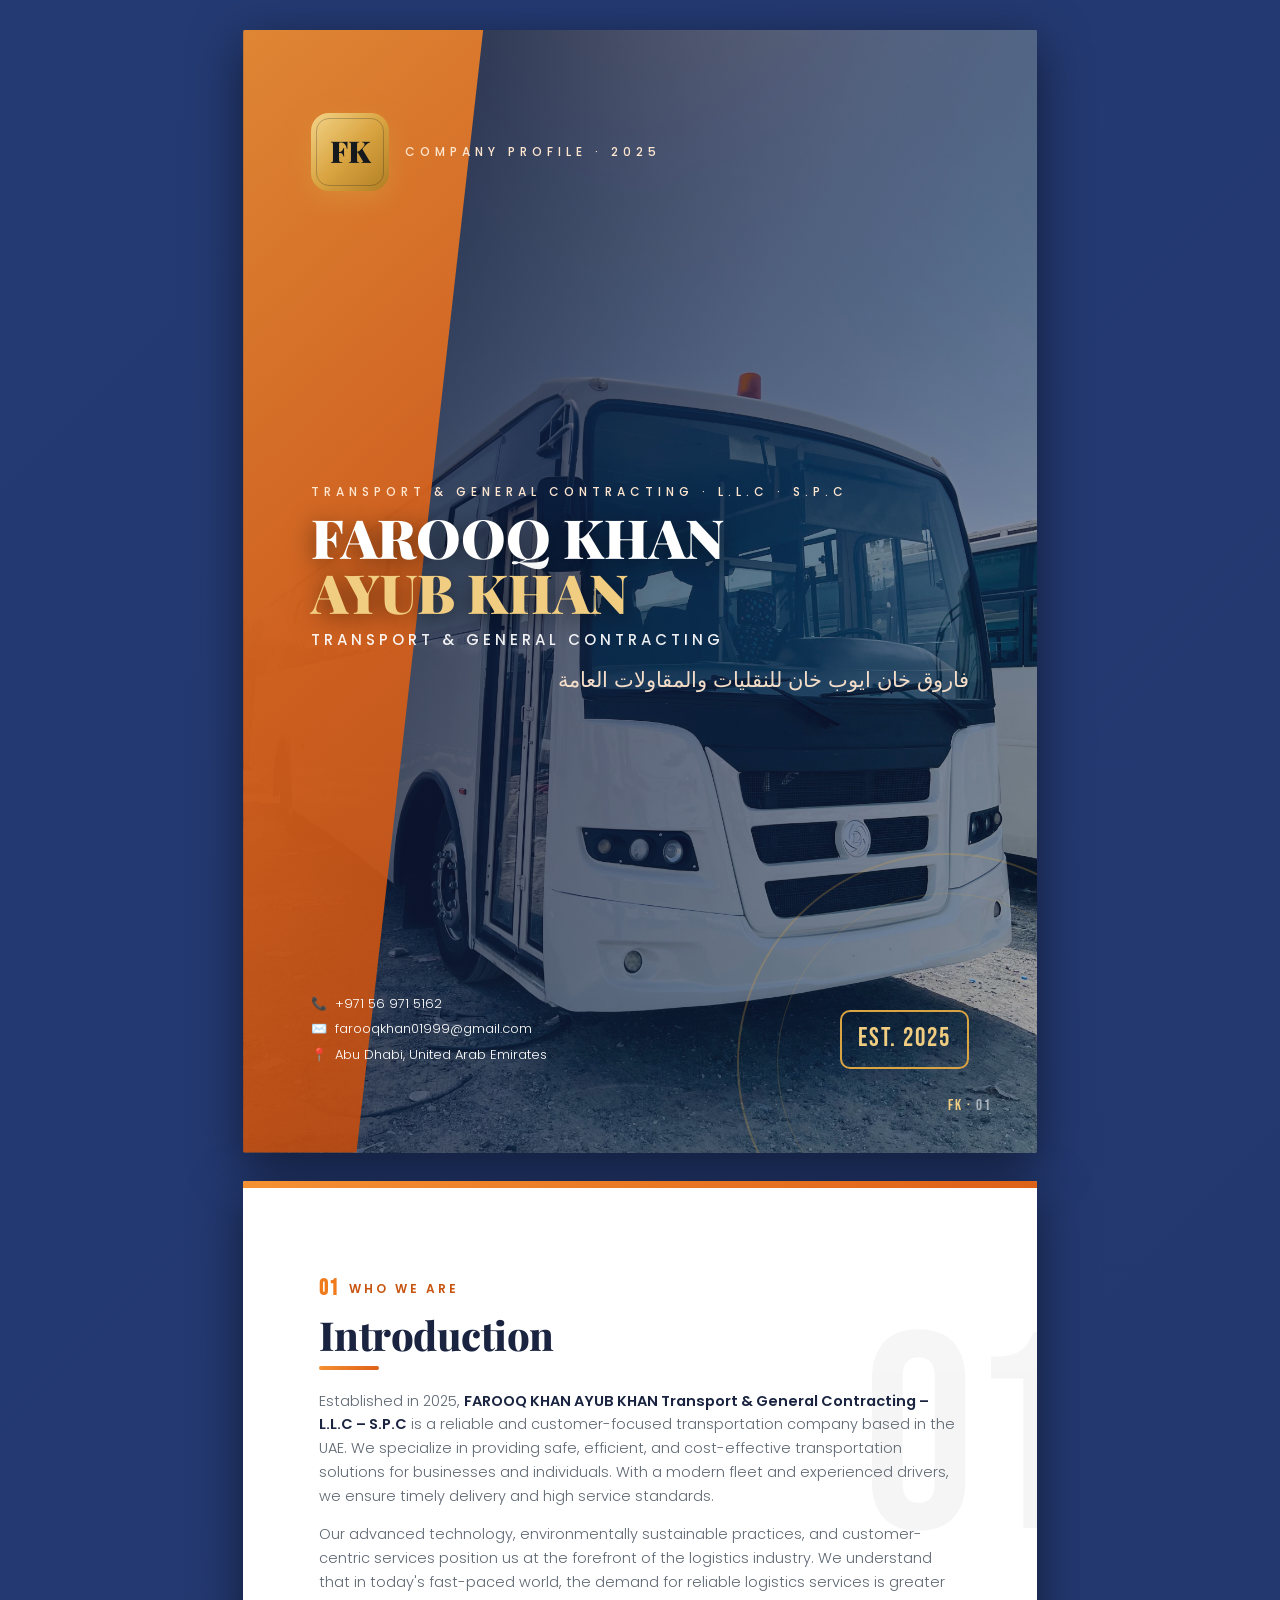
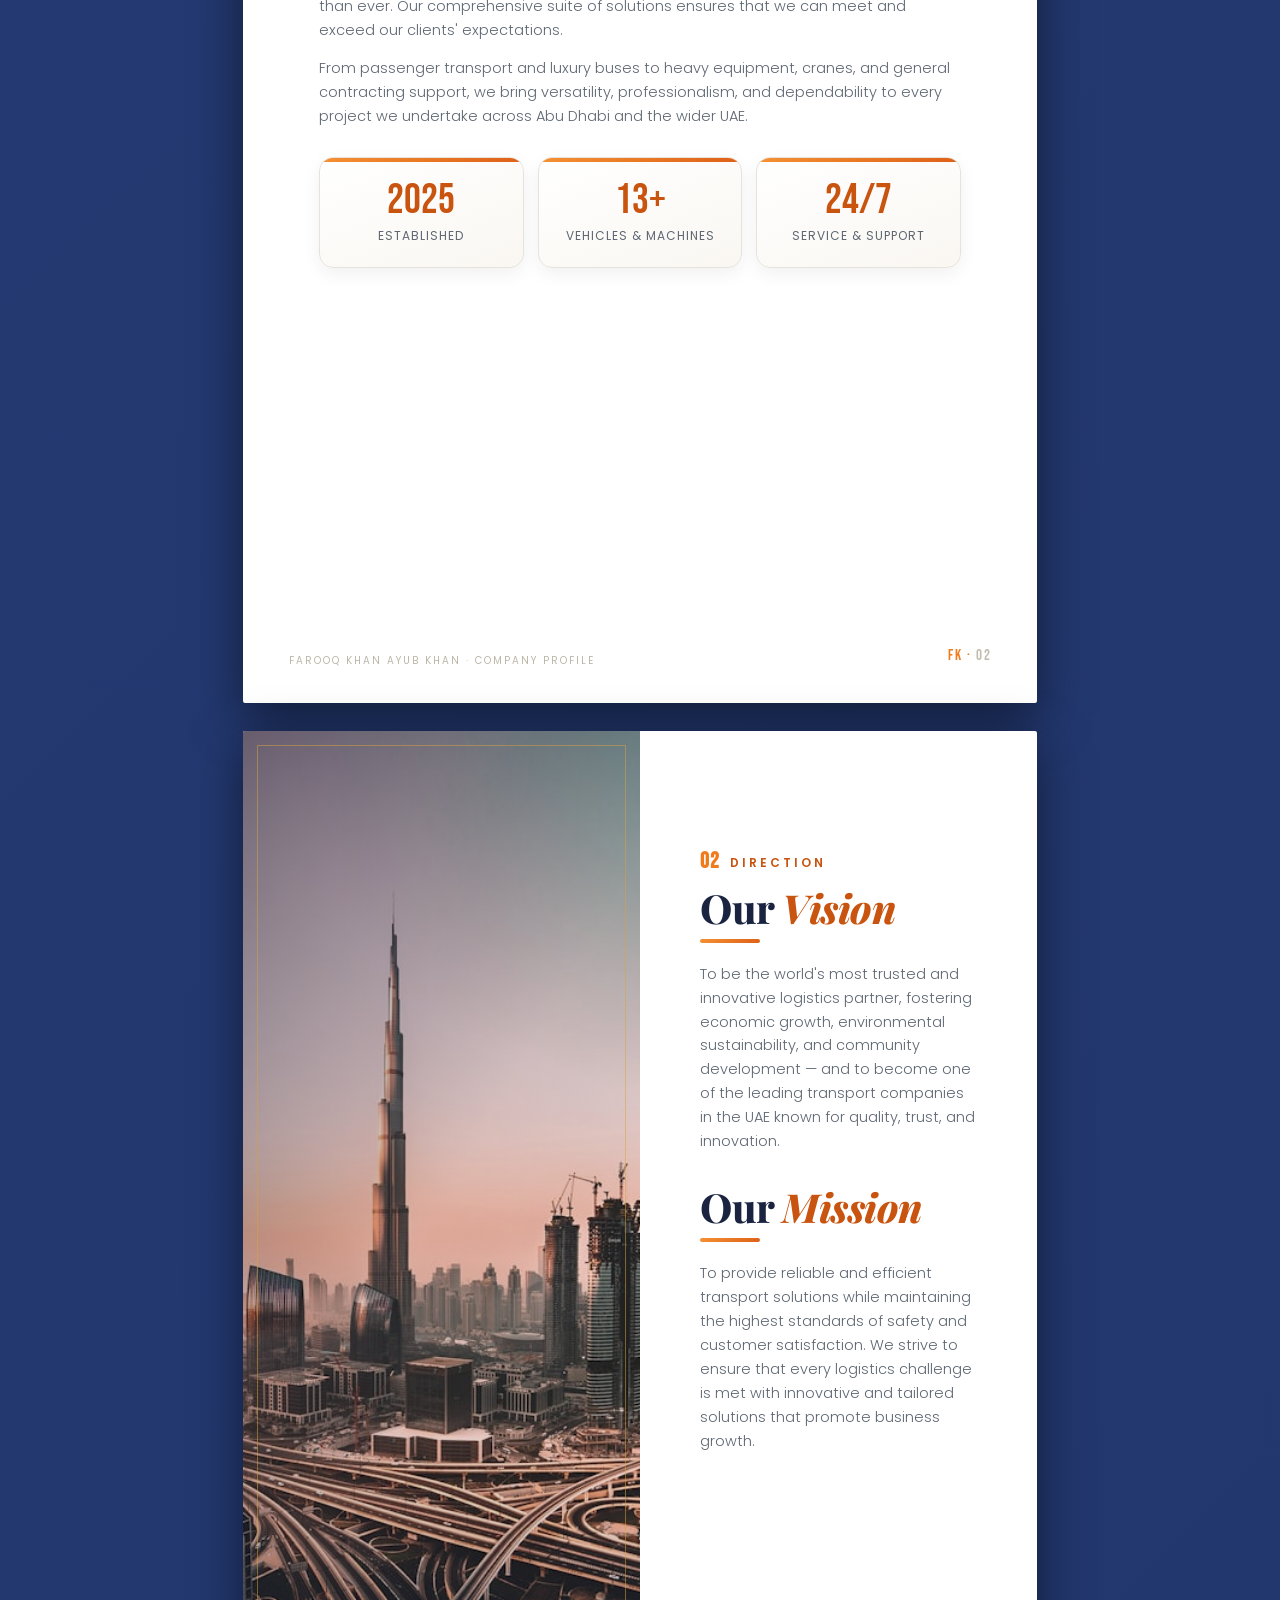
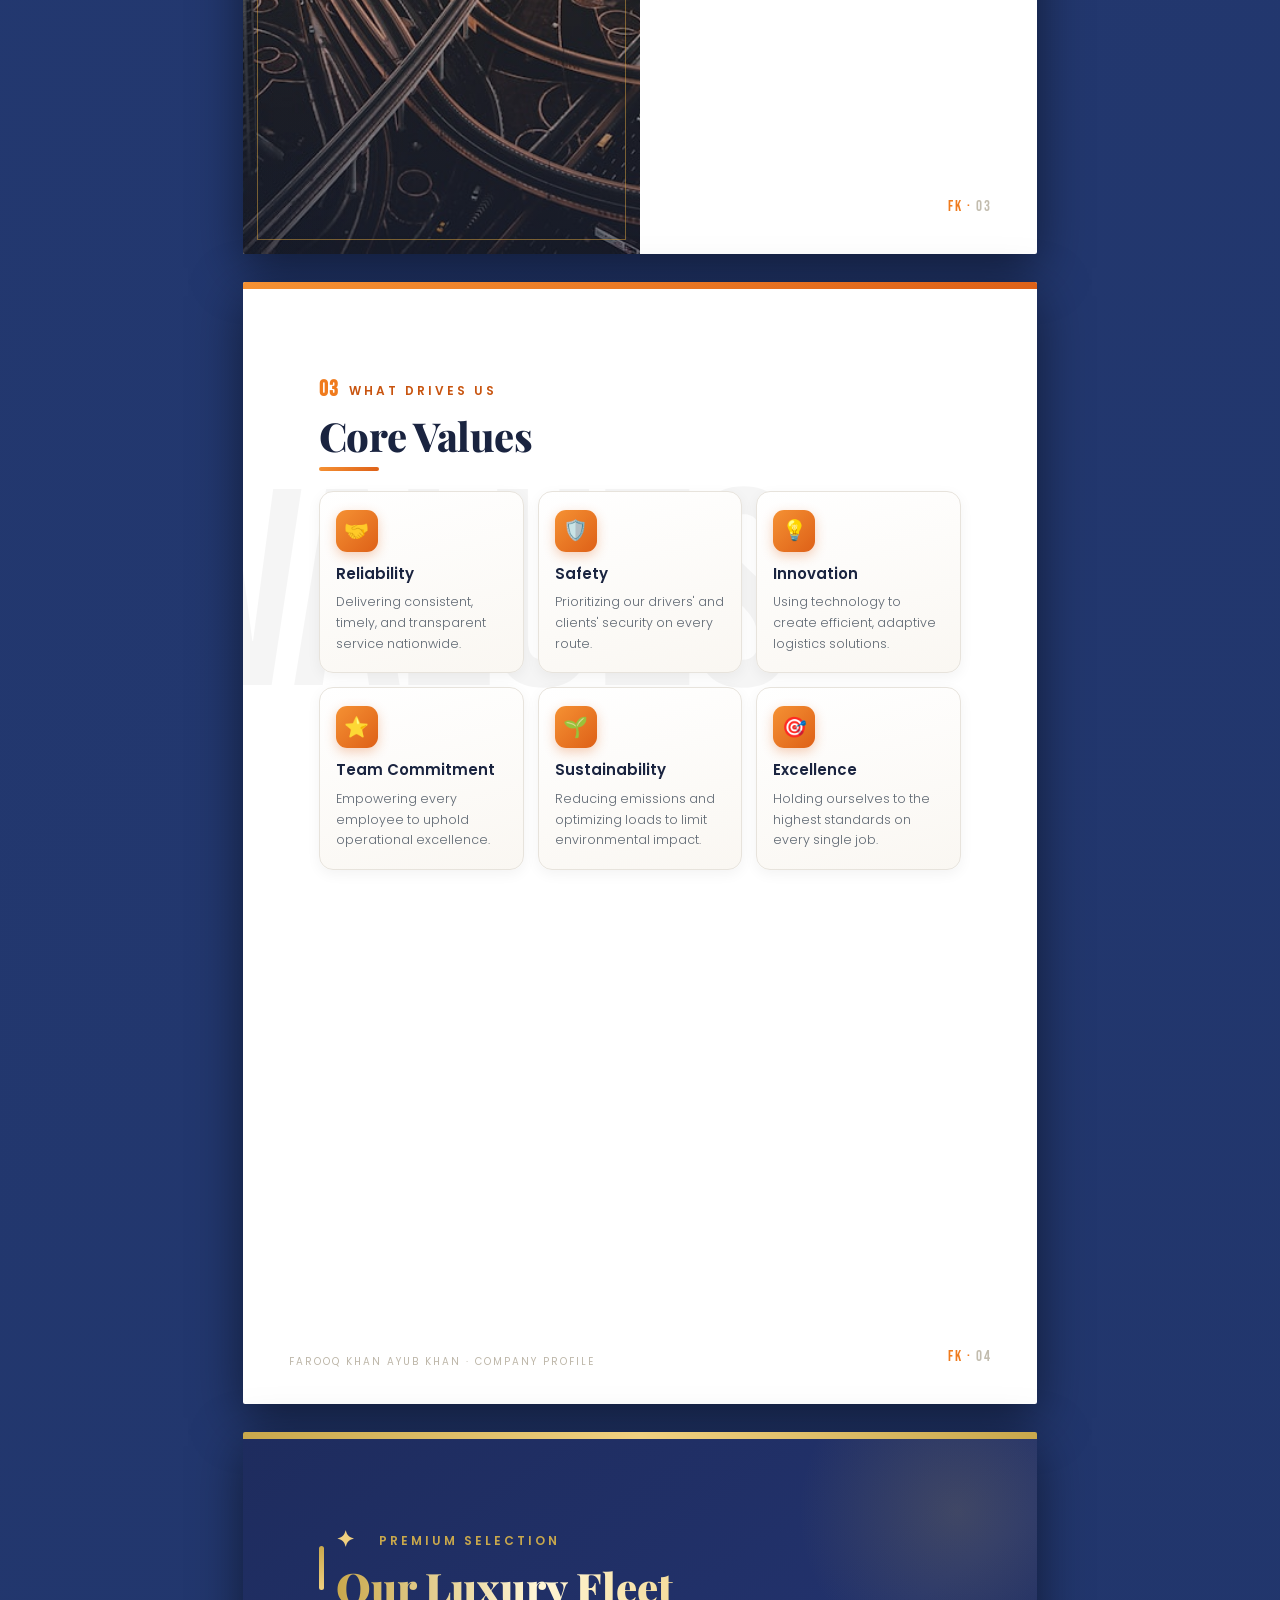
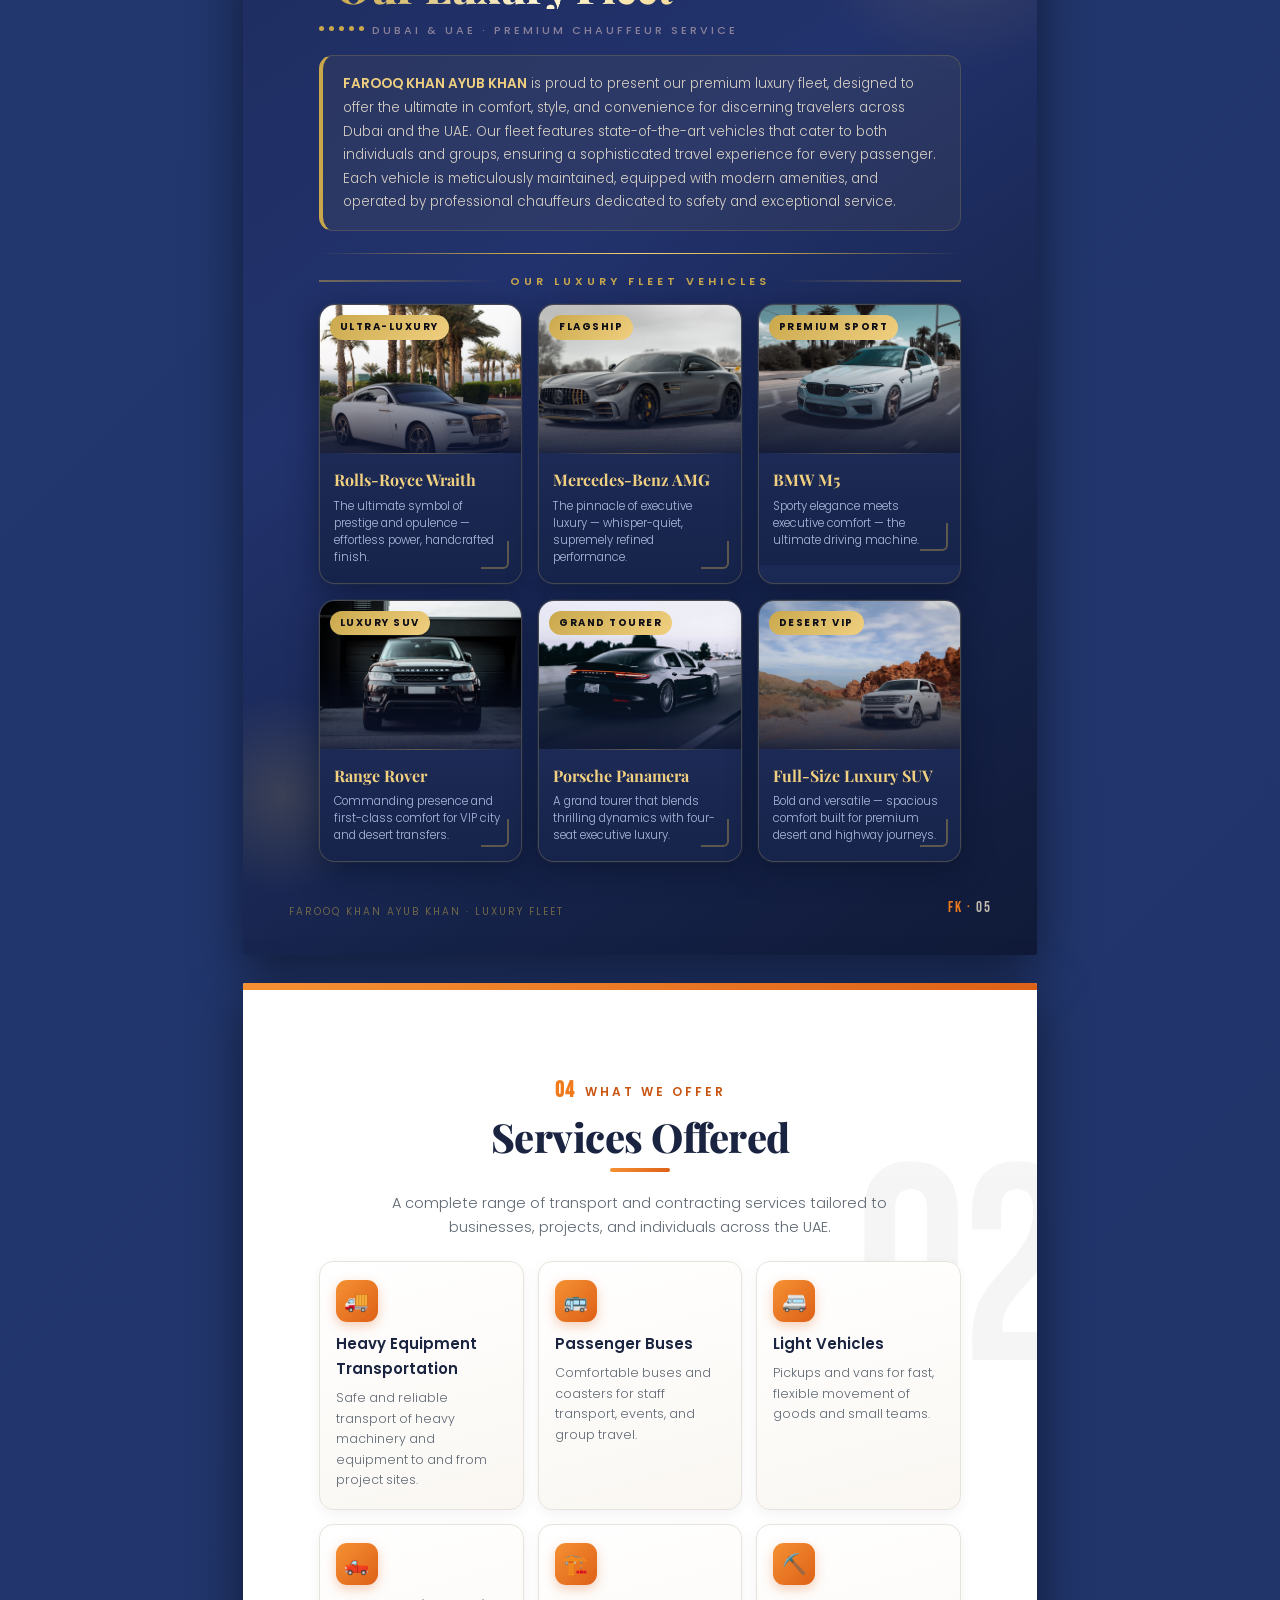
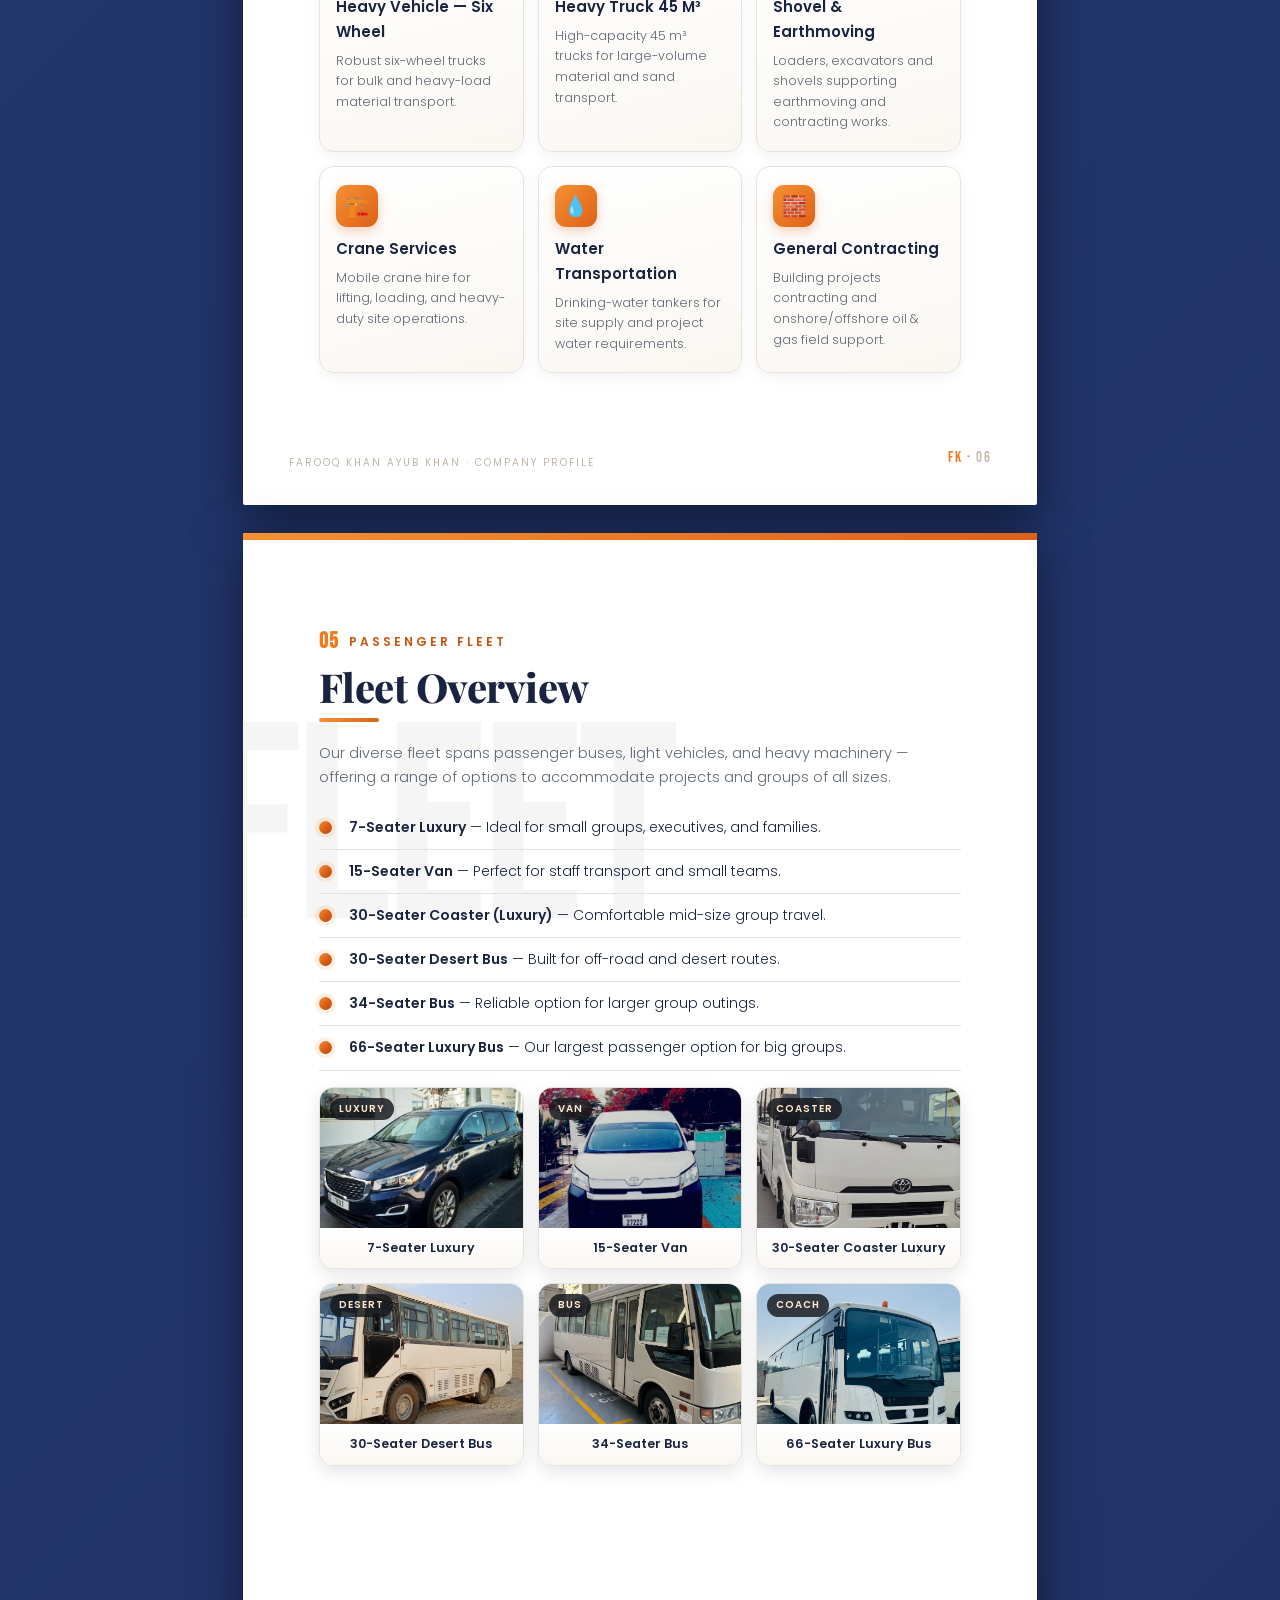
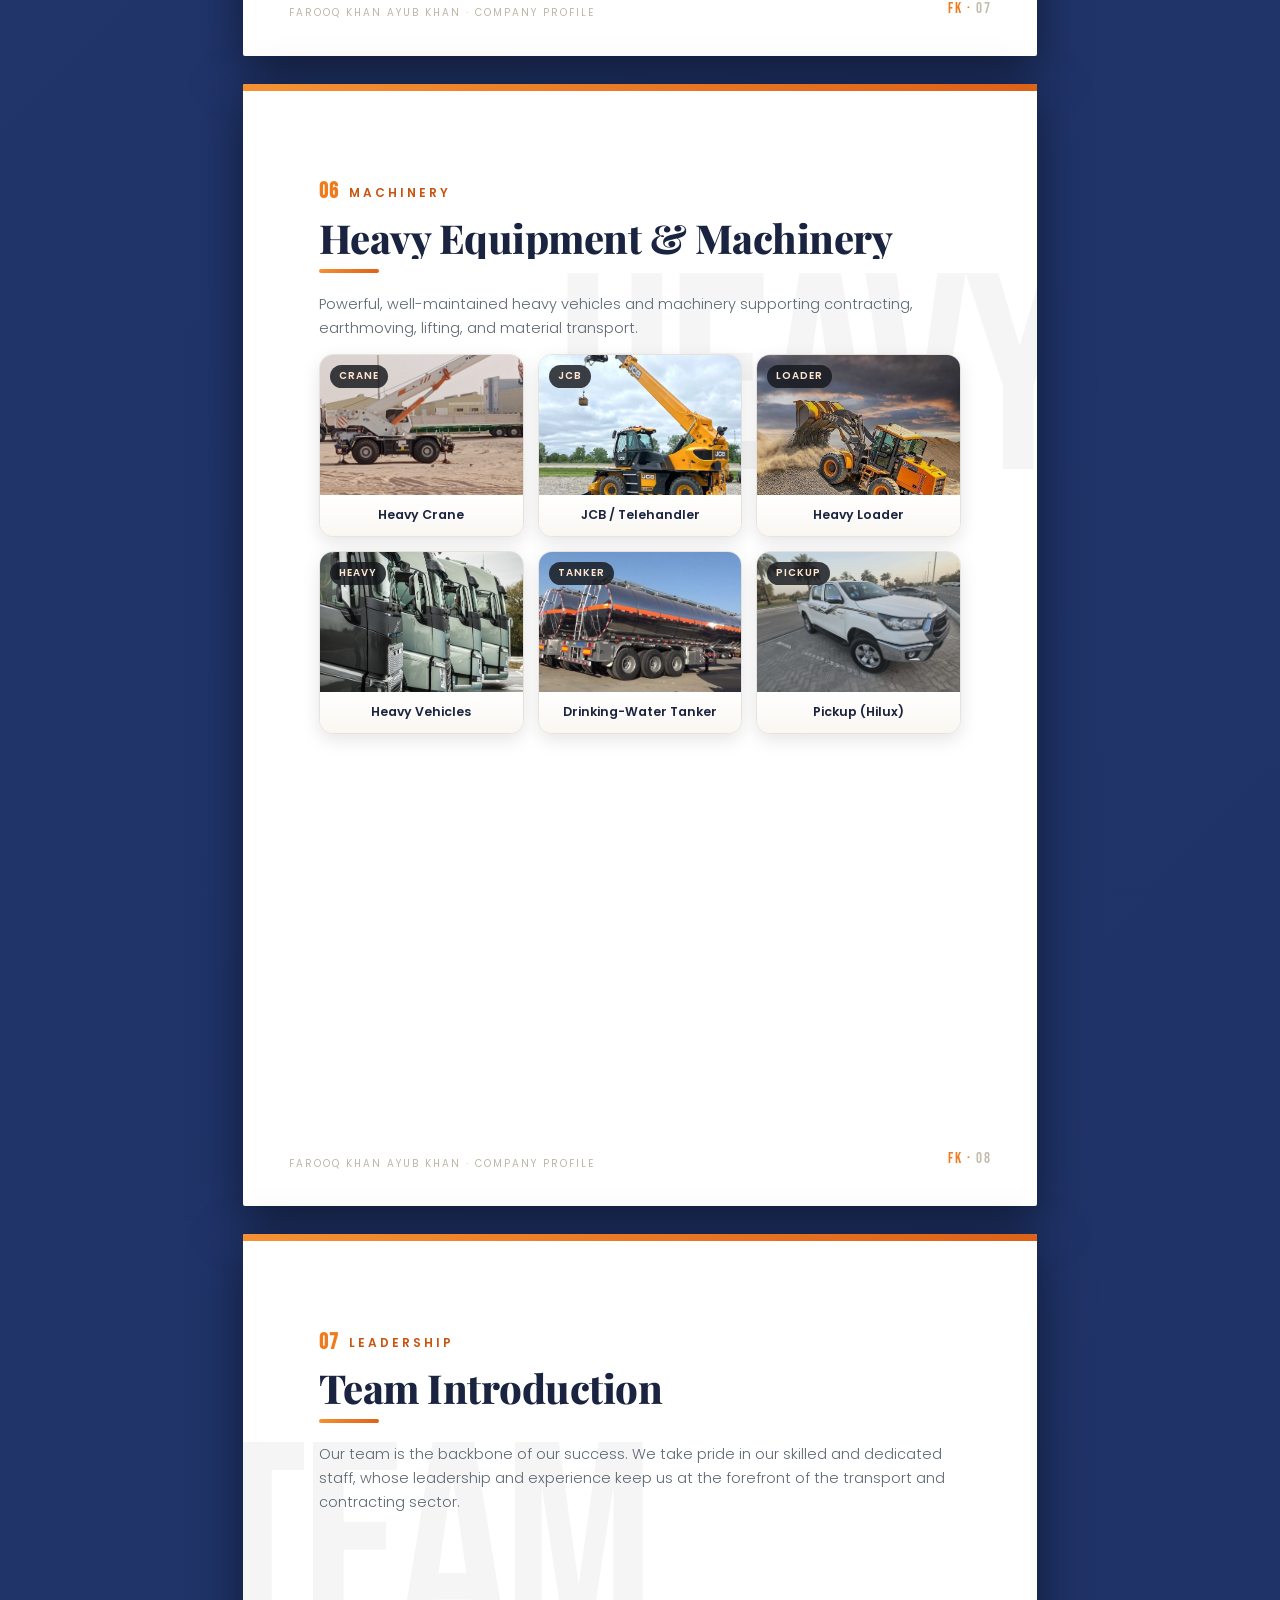
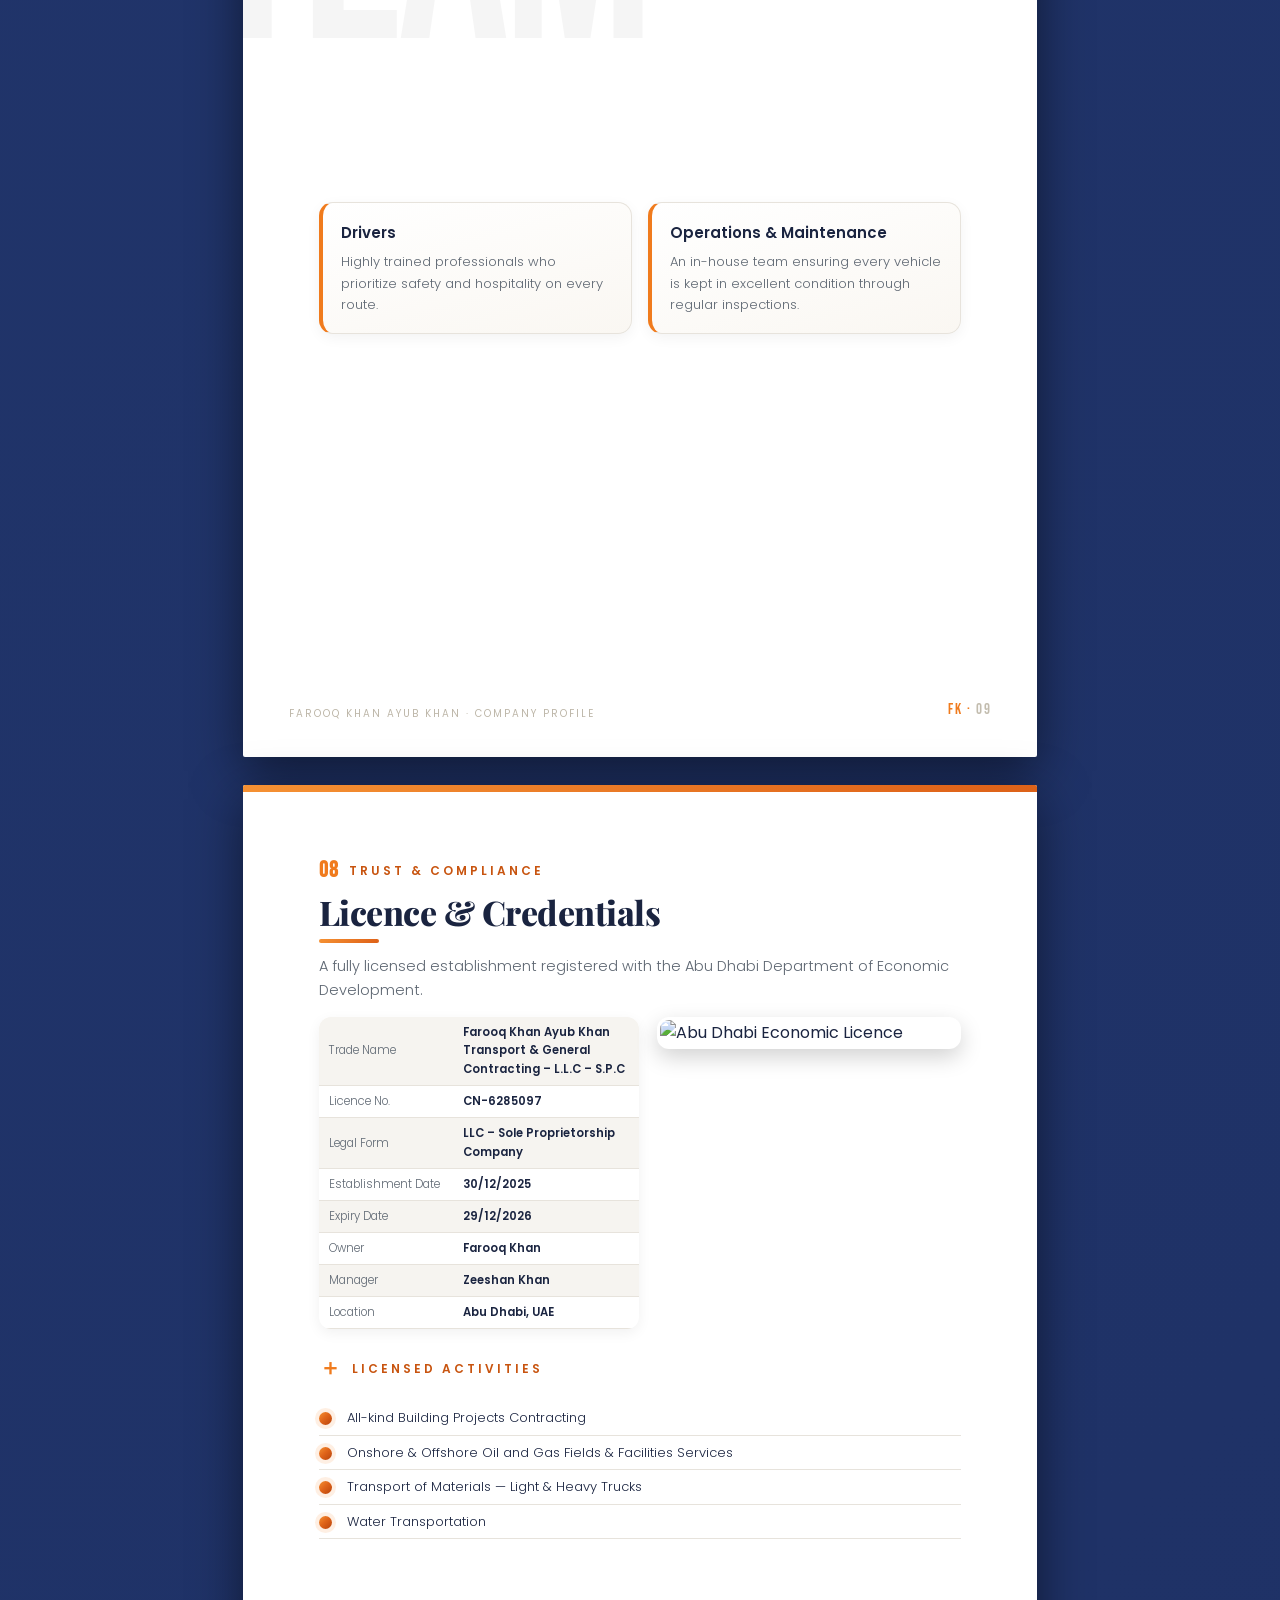
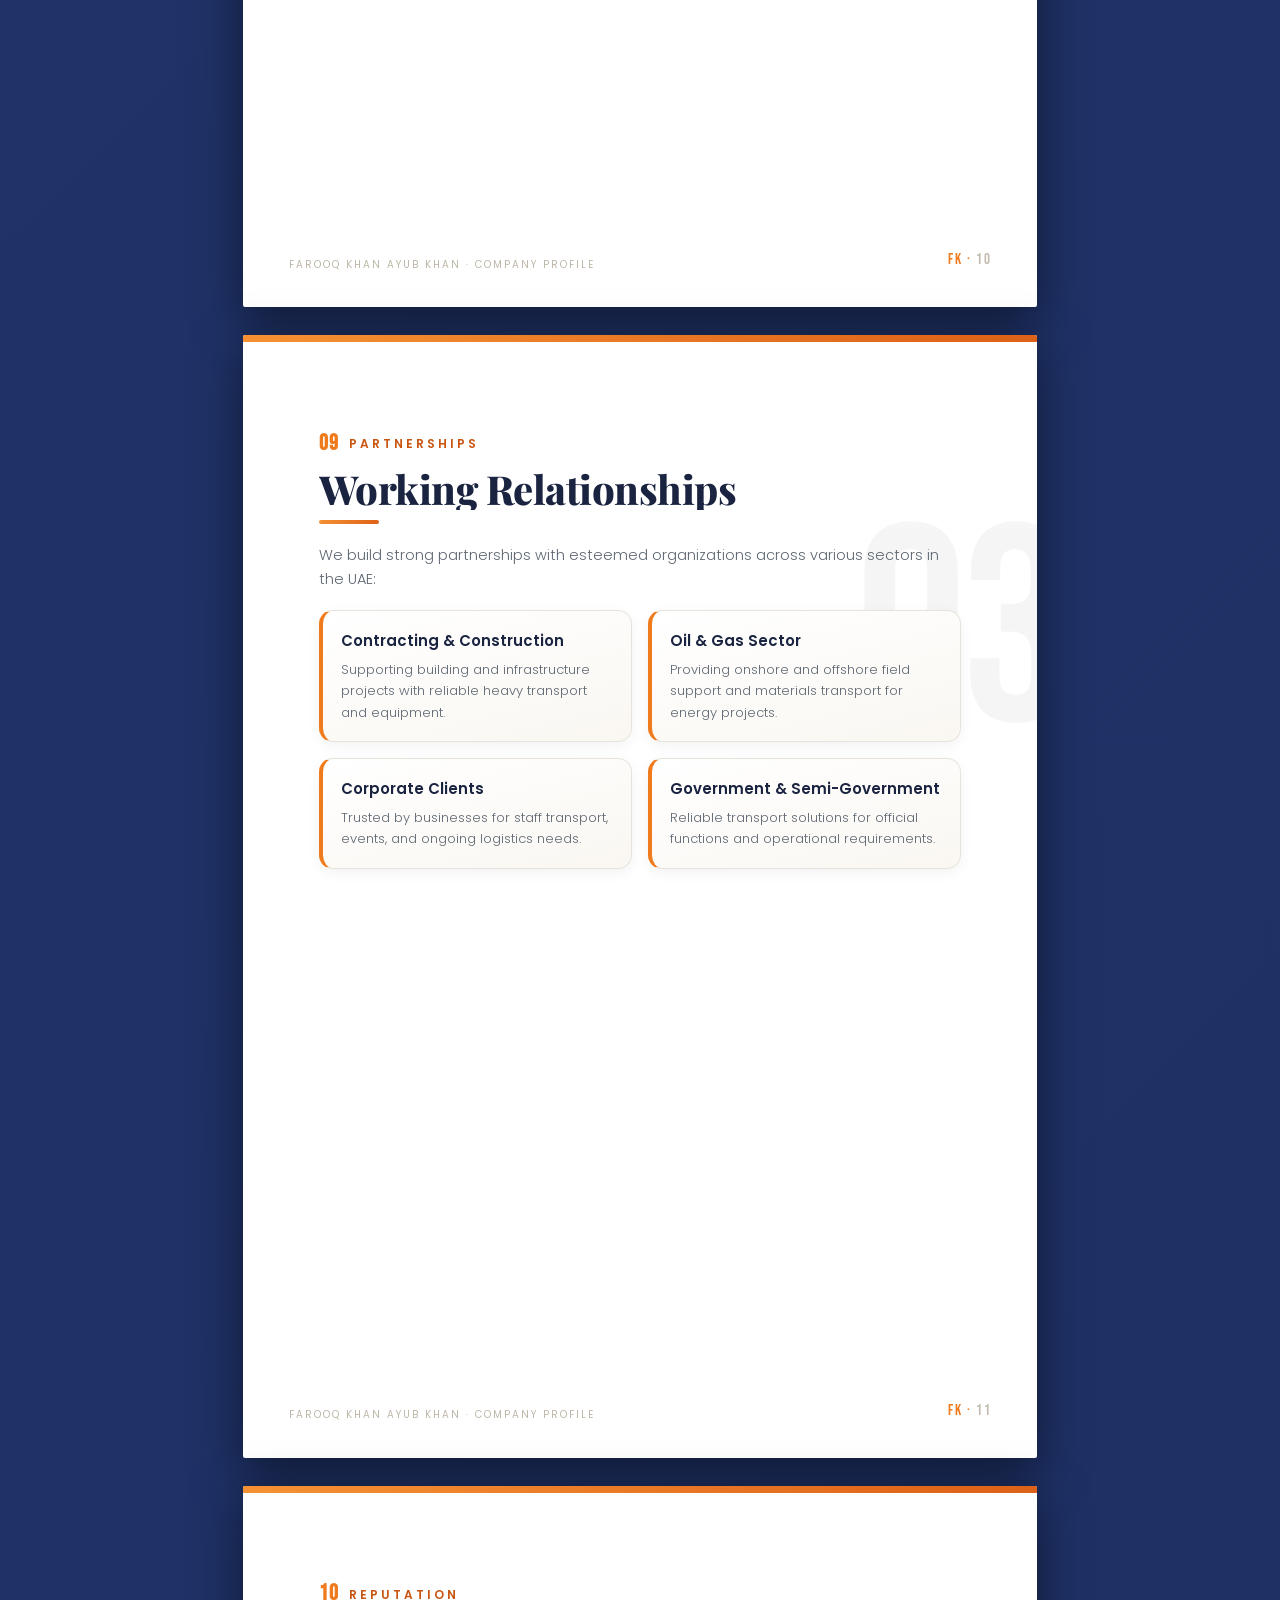
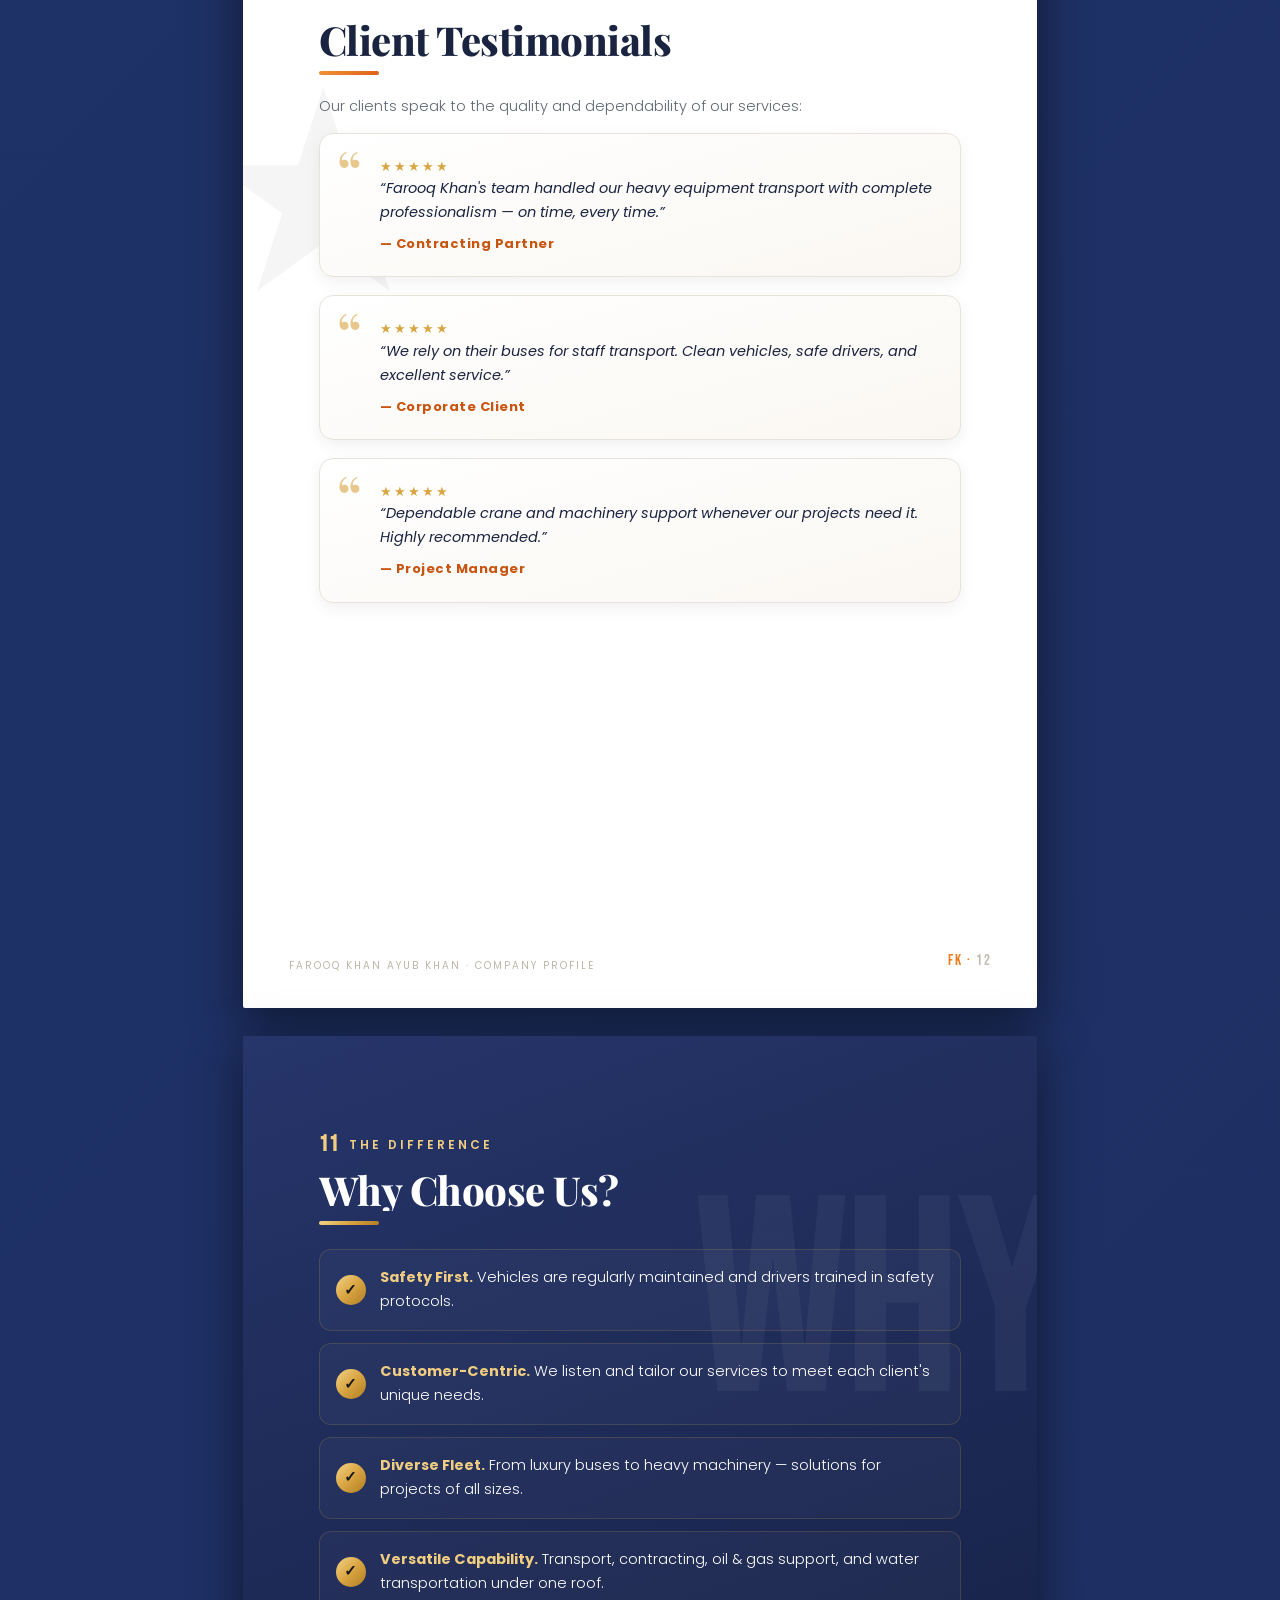
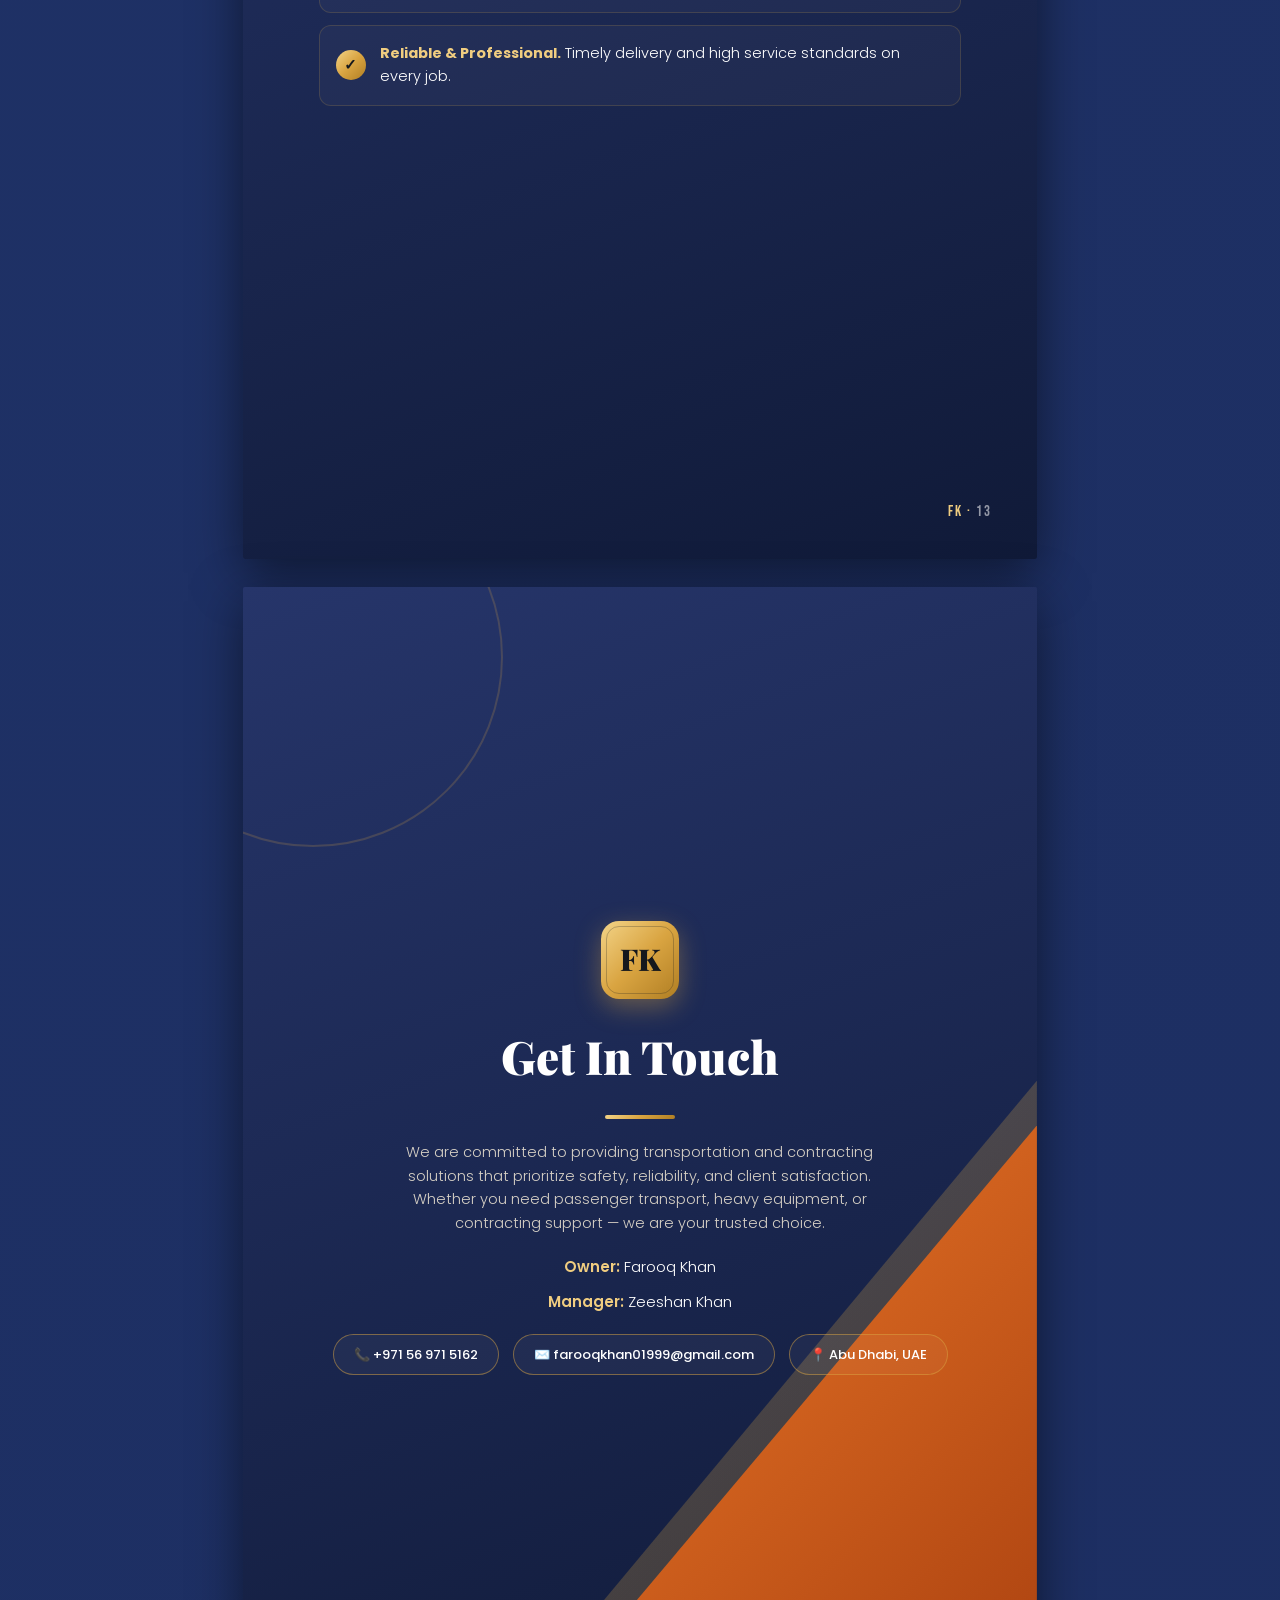
==== commit f0a11b9d: "SEO pass + update contact number - Update phone to +971 56 971 5162 (display, tel: and WhatsApp link" ====
--- a/Farooq-Khan-Profile.html
+++ b/Farooq-Khan-Profile.html
@@ -623,7 +623,7 @@
       </div>
       <div class="foot">
         <div>
-          <div class="row" contenteditable="true">📞&nbsp; 058 151 6462</div>
+          <div class="row" contenteditable="true">📞&nbsp; +971 56 971 5162</div>
           <div class="row" contenteditable="true">✉️&nbsp; farooqkhan01999@gmail.com</div>
           <div class="row" contenteditable="true">📍&nbsp; Abu Dhabi, United Arab Emirates</div>
         </div>
@@ -1072,7 +1072,7 @@
       <div class="crow"><b>Owner:</b> <span contenteditable="true">Farooq Khan</span></div>
       <div class="crow"><b>Manager:</b> <span contenteditable="true">Zeeshan Khan</span></div>
       <div class="cbtns">
-        <div class="cbtn" contenteditable="true">📞 058 151 6462</div>
+        <div class="cbtn" contenteditable="true">📞 +971 56 971 5162</div>
         <div class="cbtn" contenteditable="true">✉️ farooqkhan01999@gmail.com</div>
         <div class="cbtn" contenteditable="true">📍 Abu Dhabi, UAE</div>
       </div>
